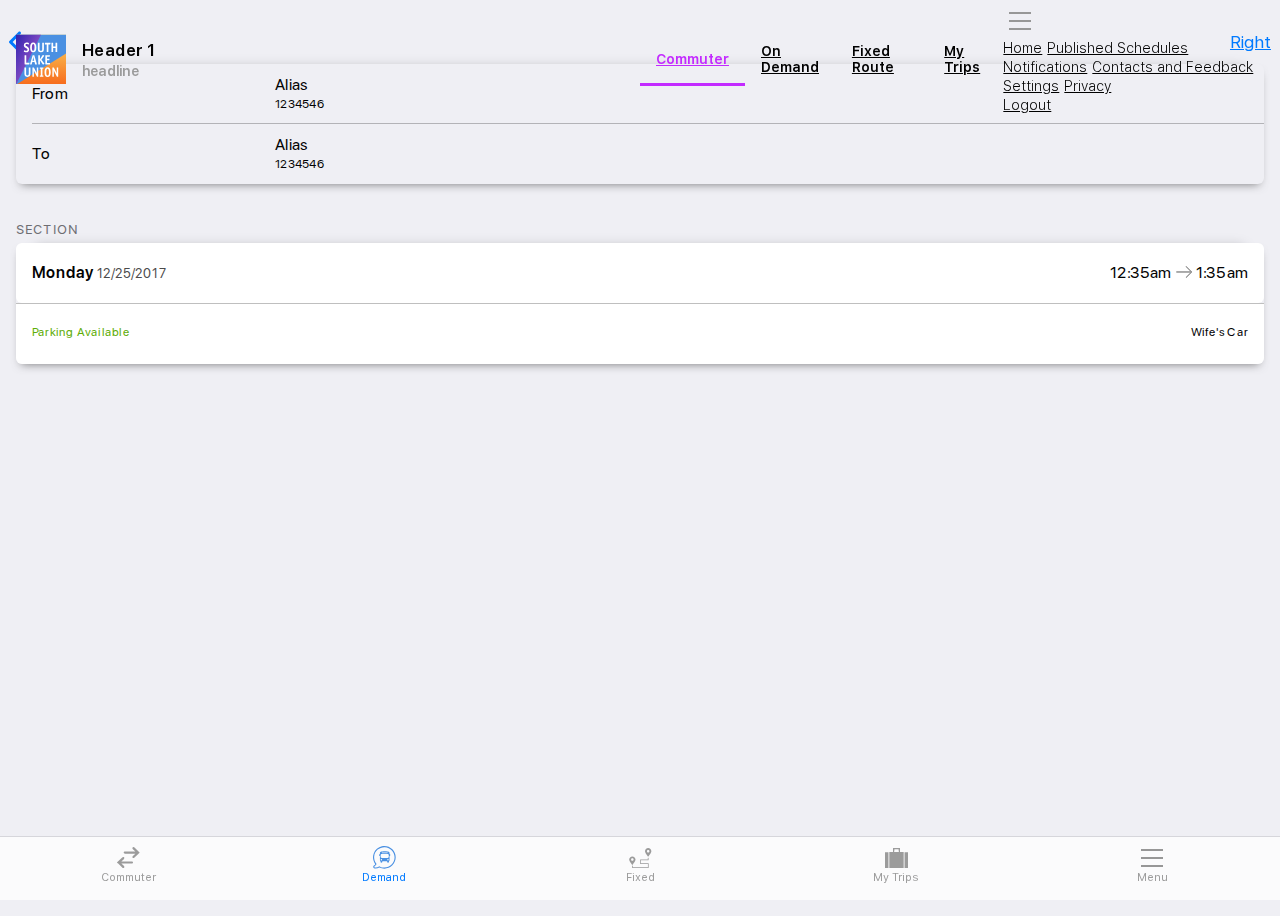
==== reservation-confirmation.html @ 7e948f19 "Various" ====
<!DOCTYPE html>
<!--[if lt IE 7]>      <html class="no-js lt-ie9 lt-ie8 lt-ie7"> <![endif]-->
<!--[if IE 7]>         <html class="no-js lt-ie9 lt-ie8"> <![endif]-->
<!--[if IE 8]>         <html class="no-js lt-ie9"> <![endif]-->
<!--[if gt IE 8]><!--> <html class="no-js"> <!--<![endif]-->
    <head>
        <meta charset="utf-8">
        <meta http-equiv="X-UA-Compatible" content="IE=edge,chrome=1">
        <title></title>
        <meta name="description" content="">
        <meta name='viewport' content='initial-scale=1, viewport-fit=cover, width=device-width'>
		<meta name="apple-mobile-web-app-capable" content="yes">
		<meta name="apple-mobile-web-app-status-bar-style" content="black-translucent" />
        <!-- Place favicon.ico and apple-touch-icon.png in the root directory -->		
		<link rel="stylesheet" href="https://maxcdn.bootstrapcdn.com/bootstrap/4.0.0-beta.3/css/bootstrap.min.css" integrity="sha384-Zug+QiDoJOrZ5t4lssLdxGhVrurbmBWopoEl+M6BdEfwnCJZtKxi1KgxUyJq13dy" crossorigin="anonymous">	
		<link rel='stylesheet' href='css/owl.carousel.min.css'>
		<link rel='stylesheet' href='css/main.css'>
		<script src='js/vendor/modernizr-2.6.2.min.js'></script>
    </head>
    <body>
		<div class="page-wrapper">
			<header class="header__mobile d-sm-block">
				<nav>
					<a href="#" class="left">Left</a>
					<div class="header-group-stuck">
						<h1 class="title">Header 1</h1>
						<p class="headline">headline</p>
					</div>
					<a href="#" class="right">Right</a>
				</nav>
			</header>
			
			<header class="header__desktop d-none d-lg-flex">
				<div class="header__branding">
					<a class="header__logo" href="#">Logo</a>
					<div class="header-group">
						<h1 class="title">Header 1</h1>
						<p class="headline">headline</p>
					</div>
				</div>
				<nav>
					<a href="#" class="link--commuter active">Commuter</a>
					<a href="#" class="link--drt">On Demand</a>
					<a href="#" class="link--fixed">Fixed Route</a>
					<a href="#" class="link--fixed">My Trips</a>
					<div class="dropdown">
						<button class="link--menu" data-toggle="dropdown">Menu</button>
						<div class="dropdown-menu">
						    <a class="dropdown-item" href="#">Home</a>
						    <a class="dropdown-item" href="#">Published Schedules</a>
						   
							<div class="dropdown-divider"></div>
							
							<a class="dropdown-item" href="#">Notifications</a>
							<a class="dropdown-item" href="#">Contacts and Feedback</a>
							<a class="dropdown-item" href="#">Settings</a>
							<a class="dropdown-item" href="#">Privacy</a>
							<div class="dropdown-divider"></div>
							<a class="dropdown-item" href="#">Logout</a>
						</div>
					</div>	
					</div>
				</nav>
			</header>

			<div id="wrapper">
				<div class="content">
					<div class="container-fluid">
						<!--Display the from and to location-->
						<div class="module module--full">
							<div class="cell cell--text-group">
								<div class="cell__label">
									<span class="text text--primary">From</span>
								</div>
								<div class="cell__group cell__group--align-left">
									<span class="text text--primary">Alias</span>
									<address class="text text--secondary">1234546</address>
								</div>
							</div>
							<div class="cell cell--text-group">
								<div class="cell__label">
									<span class="text text--primary">To</span>
								</div>
								<div class="cell__group cell__group--align-left">
									<span class="text text--primary">Alias</span>
									<address class="text text--secondary">1234546</address>
								</div>
							</div>
						</div>
						
						
						<!--Snapshot view of the user's selected reservations-->
						
						<div id="top" class="week__group week__group--1 row">
							
							<div class="module__group col-md-6 col-lg-4 col-xl">
								<div class="module__divider">
									<h4>Section</h4>
								</div>
								<div class="module module--wide">
									<div class="module__body--wide">
										<div class="cell">
										<div class="cell__group">
											<div class="text-group">
												<span class="text text--headline">Monday <small class="text text--caption">12/25/2017</small></span> 
											</div>
											
										</div>
										<div class="cell__group cell__group--align-right">
											<div class="text-group">
												<span class="text text__time--from">12:35am</span> <span class="text text__time--to">1:35am</span>
											</div>
										</div>
										</div>
									</div>
									<!--<div class="module__body module__body--wide">
										<div class="cell">
											<label class="form-group--radio">
												<div class="form-control--radio">
													<input type="radio" name="monday"/>
													<span></span>
												</div>
												<div class="cell__group">
													<div class="text-group"><span class="text text__time--from">12:35am</span> <span class="text text__time--to">1:35am</span> </div>								
													<span class="text text--secondary text--available">Seats Available (2)</span>									
												</div>
											</label>
										</div>
										<div class="cell">
											<label class="form-group--radio">
												<div class="form-control--radio">
													<input type="radio" name="monday"/>
													<span></span>
												</div>
												<div class="cell__group">
													<div class="text-group"><span class="text text__time--from">12:35am</span> <span class="text text__time--to">1:35am</span> </div>								
													<span class="text text--secondary text--available">Seats Available (2)</span>									
												</div>
											</label>
										</div>
										<div class="cell">
											<label class="form-group--radio">
												<div class="form-control--radio">
													<input type="radio" name="monday"/>
													<span></span>
												</div>
												<div class="cell__group">
													<div class="text-group"><span class="text text__time--from">12:35am</span> <span class="text text__time--to">1:35am</span> </div>								
													<span class="text text--secondary text--available">Seats Available (2)</span>									
												</div>
											</label>
										</div>
										<div class="cell">
											<label class="form-group--radio">
												<div class="form-control--radio">
													<input type="radio" name="monday"/>
													<span></span>
												</div>
												<div class="cell__group">
													<div class="text-group"><span class="text text__time--from">12:35am</span> <span class="text text__time--to">1:35am</span> </div>								
													<span class="text text--secondary text--available">Seats Available (2)</span>									
												</div>
											</label>
										</div>
										<div class="cell">
											<label class="form-group--radio">
												<div class="form-control--radio">
													<input type="radio" name="monday"/>
													<span></span>
												</div>
												<div class="cell__group">
													<div class="text-group"><span class="text text__time--from">12:35am</span> <span class="text text__time--to">1:35am</span> </div>								
													<span class="text text--secondary text--available">Seats Available (2)</span>									
												</div>
											</label>
										</div>
									</div>-->
									<div class="module__footer">
										<div class="cell">
											<div class="cell__group">
												<div class="cell__group cell__group--list">
													<span class="text text--secondary text--available">Parking Available</span>
												</div>
											</div>
											<div class="cell__group cell__group--align-right cell__group--list">
												<span class="text text--secondary text--muted" href="">Wife's Car</span>
											</div>
										</div>
									</div>
								</div>			 
							</div>
					</div>
				</div>
			</div>
	
	    	<footer class="footer-nav">
	    		<nav>
	    			<div class="commuter ">
	    				<a class="menu-trigger">
	    					<span class="tab-icon"></span>
	    					<span class="tab-title">Commuter</span>
	    				</a>
	    			</div>
	    			<div class="demand active">
	    				<a class="menu-trigger ">
	    					<span class="tab-icon"></span>
	    					<span class="tab-title">Demand</span>
	    				</a>	
	    			</div>
	    			<div class="fixed">
	    				<a class="menu-trigger">
	    					<span class="tab-icon"></span>
	    					<span class="tab-title">Fixed</span>
	    				</a>	
	    			</div>
	    			<div class="trips">
	    				<a class="menu-trigger">
	    					<span class="tab-icon"></span>
	    					<span class="tab-title">My Trips</span>
	    				</a>		
	    			</div>
	    			<div class="menu">
	    				<a class="menu-trigger">
	    					<span class="tab-icon"></span>
	    					<span class="tab-title">Menu</span>
	    				</a>		
	    			</div>
	    		</nav>
	    	</footer>
		</div>
	    <script src="//ajax.googleapis.com/ajax/libs/jquery/1.11.0/jquery.min.js"></script>
        <script>window.jQuery || document.write('<script src="js/vendor/jquery-1.11.0.min.js"><\/script>')</script>
		  <script src='js/owl.carousel.min.js'></script>
		<script src='js/bootstrap.bundle.min.js'></script>
		<script src='js/main.js'></script>

    </body>
</html>
---- css/main.css ----
@charset "UTF-8";
body {
	font-family: 'SF Pro Text';
	color: #030303;
	-webkit-font-smoothing: subpixel-antialiased;
	padding: 0;
}

body h1, body h2, body h3 {
	font-family: 'SF Pro Display';
	font-size: 28px;
	letter-spacing: .34px;
	word-spacing: .11px;
	font-weight: 500;
	color: #030303;
}

body h1.title, body h2.title, body h3.title {
	font-size: 34px;
	letter-spacing: .41px;
	word-spacing: .13px;
	font-weight: 600;
}

body h2 {
	font-size: 22px;
	letter-spacing: .28px;
	word-spacing: .16px;
}

body h3 {
	font-size: 20px;
	letter-spacing: .25px;
	word-spacing: .19px;
}

body p, body label, body .text-value {
	font: 17px "SF Pro Display";
	letter-spacing: .22px;
	line-height: 24px;
}

body p.headline, body label.headline, body .headline.text-value {
	color: #9B9B9B;
	font-weight: 600;
	margin-top: 0;
}

body footnote, body .text-sm {
	font-size: 13px;
	letter-spacing: .13px;
	line-height: 14px;
}

body label, body .text-value {
	margin-bottom: 0;
	line-height: 1;
}

.text {
	font: 16px "SF Pro Display";
	letter-spacing: .22px;
	line-height: 24px;
	margin-bottom: 0;
}

.text-group {
	display: flex;
	width: 100%;
	align-items: flex-end;
	align-self: center;
}

.text__time--from:after {
	background: url(../images/glyph/glyph-arrow-right.svg) no-repeat center center;
	width: 16px;
	height: 12px;
	content: '';
	display: inline-block;
	margin: 0 4px;
}

.text--headline {
	color: #030303;
	font-weight: 600;
	margin-right: 8px;
}

.text--callout {
	font-size: 16px;
	color: #4A4A4A;
}

.text--caption {
	font-size: 13px;
	color: #4A4A4A;
}

.text--default {
	letter-spacing: .22px;
	line-height: 24px;
	margin-bottom: 0;
	margin-top: 4px;
}

.text--secondary {
	line-height: 14px;
	margin-bottom: 4px;
	font-size: 12px;
}

.text--available {
	color: #60AD06;
}

.text--na {
	color: rgba(0, 0, 0, 0.1);
}

.text--link {
	color: #007AFF;
}

.text--warning {
	color: #D0021B;
}

.text--waitlist {
	color: #F76D1D;
}

.text--pickup {
	color: #4A90E2;
}

.text--dropoff {
	color: #417505;
}

@font-face {
font-family: 'SF Pro Display';
src: url("../fonts/SFProDisplay-Thin.eot");
src: url("../fonts/SFProDisplay-Thin.eot?#iefix") format("embedded-opentype"), url("../fonts/SFProDisplay-Thin.woff2") format("woff2"), url("../fonts/SFProDisplay-Thin.woff") format("woff");
font-weight: 100;
font-style: normal;
}

@font-face {
font-family: 'SF Pro Display';
src: url("../fonts/SFProDisplay-RegularItalic.eot");
src: url("../fonts/SFProDisplay-RegularItalic.eot?#iefix") format("embedded-opentype"), url("../fonts/SFProDisplay-RegularItalic.woff2") format("woff2"), url("../fonts/SFProDisplay-RegularItalic.woff") format("woff");
font-weight: normal;
font-style: italic;
}

@font-face {
font-family: 'SF Pro Text';
src: url("../fonts/SFProText-SemiboldItalic.eot");
src: url("../fonts/SFProText-SemiboldItalic.eot?#iefix") format("embedded-opentype"), url("../fonts/SFProText-SemiboldItalic.woff2") format("woff2"), url("../fonts/SFProText-SemiboldItalic.woff") format("woff");
font-weight: 600;
font-style: italic;
}

@font-face {
font-family: 'SF UI Text';
src: url("../fonts/SFUIText-Light.eot");
src: url("../fonts/SFUIText-Light.eot?#iefix") format("embedded-opentype"), url("../fonts/SFUIText-Light.woff2") format("woff2"), url("../fonts/SFUIText-Light.woff") format("woff");
font-weight: 200;
font-style: normal;
}

@font-face {
font-family: 'SF UI Text';
src: url("../fonts/SFUIText-Medium.eot");
src: url("../fonts/SFUIText-Medium.eot?#iefix") format("embedded-opentype"), url("../fonts/SFUIText-Medium.woff2") format("woff2"), url("../fonts/SFUIText-Medium.woff") format("woff");
font-weight: 500;
font-style: normal;
}

@font-face {
font-family: 'SF Pro Text';
src: url("../fonts/SFProText-HeavyItalic.eot");
src: url("../fonts/SFProText-HeavyItalic.eot?#iefix") format("embedded-opentype"), url("../fonts/SFProText-HeavyItalic.woff2") format("woff2"), url("../fonts/SFProText-HeavyItalic.woff") format("woff");
font-weight: 900;
font-style: italic;
}

@font-face {
font-family: 'SF UI Text';
src: url("../fonts/SFUIText-MediumItalic.eot");
src: url("../fonts/SFUIText-MediumItalic.eot?#iefix") format("embedded-opentype"), url("../fonts/SFUIText-MediumItalic.woff2") format("woff2"), url("../fonts/SFUIText-MediumItalic.woff") format("woff");
font-weight: 500;
font-style: italic;
}

@font-face {
font-family: 'SF Pro Display';
src: url("../fonts/SFProDisplay-Black.eot");
src: url("../fonts/SFProDisplay-Black.eot?#iefix") format("embedded-opentype"), url("../fonts/SFProDisplay-Black.woff2") format("woff2"), url("../fonts/SFProDisplay-Black.woff") format("woff");
font-weight: 900;
font-style: normal;
}

@font-face {
font-family: 'SF UI Text';
src: url("../fonts/SFUIText-LightItalic.eot");
src: url("../fonts/SFUIText-LightItalic.eot?#iefix") format("embedded-opentype"), url("../fonts/SFUIText-LightItalic.woff2") format("woff2"), url("../fonts/SFUIText-LightItalic.woff") format("woff");
font-weight: 200;
font-style: italic;
}

@font-face {
font-family: 'SF UI Display';
src: url("../fonts/SFUIDisplay-Light.eot");
src: url("../fonts/SFUIDisplay-Light.eot?#iefix") format("embedded-opentype"), url("../fonts/SFUIDisplay-Light.woff2") format("woff2"), url("../fonts/SFUIDisplay-Light.woff") format("woff");
font-weight: 200;
font-style: normal;
}

@font-face {
font-family: 'SF UI Text';
src: url("../fonts/SFUIText-SemiboldItalic.eot");
src: url("../fonts/SFUIText-SemiboldItalic.eot?#iefix") format("embedded-opentype"), url("../fonts/SFUIText-SemiboldItalic.woff2") format("woff2"), url("../fonts/SFUIText-SemiboldItalic.woff") format("woff");
font-weight: 600;
font-style: italic;
}

@font-face {
font-family: 'SF Pro Display';
src: url("../fonts/SFProDisplay-BoldItalic.eot");
src: url("../fonts/SFProDisplay-BoldItalic.eot?#iefix") format("embedded-opentype"), url("../fonts/SFProDisplay-BoldItalic.woff2") format("woff2"), url("../fonts/SFProDisplay-BoldItalic.woff") format("woff");
font-weight: bold;
font-style: italic;
}

@font-face {
font-family: 'SF Pro Display';
src: url("../fonts/SFProDisplay-UltralightItalic.eot");
src: url("../fonts/SFProDisplay-UltralightItalic.eot?#iefix") format("embedded-opentype"), url("../fonts/SFProDisplay-UltralightItalic.woff2") format("woff2"), url("../fonts/SFProDisplay-UltralightItalic.woff") format("woff");
font-weight: 200;
font-style: italic;
}

@font-face {
font-family: 'SF UI Text';
src: url("../fonts/SFUIText-Semibold.eot");
src: url("../fonts/SFUIText-Semibold.eot?#iefix") format("embedded-opentype"), url("../fonts/SFUIText-Semibold.woff2") format("woff2"), url("../fonts/SFUIText-Semibold.woff") format("woff");
font-weight: 600;
font-style: normal;
}

@font-face {
font-family: 'SF Pro Display';
src: url("../fonts/SFProDisplay-Light.eot");
src: url("../fonts/SFProDisplay-Light.eot?#iefix") format("embedded-opentype"), url("../fonts/SFProDisplay-Light.woff2") format("woff2"), url("../fonts/SFProDisplay-Light.woff") format("woff");
font-weight: 200;
font-style: normal;
}

@font-face {
font-family: 'SF Pro Display';
src: url("../fonts/SFProDisplay-HeavyItalic.eot");
src: url("../fonts/SFProDisplay-HeavyItalic.eot?#iefix") format("embedded-opentype"), url("../fonts/SFProDisplay-HeavyItalic.woff2") format("woff2"), url("../fonts/SFProDisplay-HeavyItalic.woff") format("woff");
font-weight: 900;
font-style: italic;
}

@font-face {
font-family: 'SF Pro Display';
src: url("../fonts/SFProDisplay-Regular.eot");
src: url("../fonts/SFProDisplay-Regular.eot?#iefix") format("embedded-opentype"), url("../fonts/SFProDisplay-Regular.woff2") format("woff2"), url("../fonts/SFProDisplay-Regular.woff") format("woff");
font-weight: normal;
font-style: normal;
}

@font-face {
font-family: 'SF UI Display';
src: url("../fonts/SFUIDisplay-Medium.eot");
src: url("../fonts/SFUIDisplay-Medium.eot?#iefix") format("embedded-opentype"), url("../fonts/SFUIDisplay-Medium.woff2") format("woff2"), url("../fonts/SFUIDisplay-Medium.woff") format("woff");
font-weight: 500;
font-style: normal;
}

@font-face {
font-family: 'SF UI Display';
src: url("../fonts/SFUIDisplay-Thin.eot");
src: url("../fonts/SFUIDisplay-Thin.eot?#iefix") format("embedded-opentype"), url("../fonts/SFUIDisplay-Thin.woff2") format("woff2"), url("../fonts/SFUIDisplay-Thin.woff") format("woff");
font-weight: 100;
font-style: normal;
}

@font-face {
font-family: 'SF UI Text';
src: url("../fonts/SFUIText-Heavy.eot");
src: url("../fonts/SFUIText-Heavy.eot?#iefix") format("embedded-opentype"), url("../fonts/SFUIText-Heavy.woff2") format("woff2"), url("../fonts/SFUIText-Heavy.woff") format("woff");
font-weight: 900;
font-style: normal;
}

@font-face {
font-family: 'SF UI Display';
src: url("../fonts/SFUIDisplay-Semibold.eot");
src: url("../fonts/SFUIDisplay-Semibold.eot?#iefix") format("embedded-opentype"), url("../fonts/SFUIDisplay-Semibold.woff2") format("woff2"), url("../fonts/SFUIDisplay-Semibold.woff") format("woff");
font-weight: 600;
font-style: normal;
}

@font-face {
font-family: 'SF Pro Text';
src: url("../fonts/SFProText-Regular.eot");
src: url("../fonts/SFProText-Regular.eot?#iefix") format("embedded-opentype"), url("../fonts/SFProText-Regular.woff2") format("woff2"), url("../fonts/SFProText-Regular.woff") format("woff");
font-weight: normal;
font-style: normal;
}

@font-face {
font-family: 'SF UI Display';
src: url("../fonts/SFUIDisplay-Regular.eot");
src: url("../fonts/SFUIDisplay-Regular.eot?#iefix") format("embedded-opentype"), url("../fonts/SFUIDisplay-Regular.woff2") format("woff2"), url("../fonts/SFUIDisplay-Regular.woff") format("woff");
font-weight: normal;
font-style: normal;
}

@font-face {
font-family: 'SF UI Text';
src: url("../fonts/SFUIText-Bold.eot");
src: url("../fonts/SFUIText-Bold.eot?#iefix") format("embedded-opentype"), url("../fonts/SFUIText-Bold.woff2") format("woff2"), url("../fonts/SFUIText-Bold.woff") format("woff");
font-weight: bold;
font-style: normal;
}

@font-face {
font-family: 'SF UI Display';
src: url("../fonts/SFUIDisplay-Ultralight.eot");
src: url("../fonts/SFUIDisplay-Ultralight.eot?#iefix") format("embedded-opentype"), url("../fonts/SFUIDisplay-Ultralight.woff2") format("woff2"), url("../fonts/SFUIDisplay-Ultralight.woff") format("woff");
font-weight: 200;
font-style: normal;
}

@font-face {
font-family: 'SF UI Display';
src: url("../fonts/SFUIDisplay-Heavy.eot");
src: url("../fonts/SFUIDisplay-Heavy.eot?#iefix") format("embedded-opentype"), url("../fonts/SFUIDisplay-Heavy.woff2") format("woff2"), url("../fonts/SFUIDisplay-Heavy.woff") format("woff");
font-weight: 900;
font-style: normal;
}

@font-face {
font-family: 'SF UI Text';
src: url("../fonts/SFUIText-HeavyItalic.eot");
src: url("../fonts/SFUIText-HeavyItalic.eot?#iefix") format("embedded-opentype"), url("../fonts/SFUIText-HeavyItalic.woff2") format("woff2"), url("../fonts/SFUIText-HeavyItalic.woff") format("woff");
font-weight: 900;
font-style: italic;
}

@font-face {
font-family: 'SF Pro Display';
src: url("../fonts/SFProDisplay-MediumItalic.eot");
src: url("../fonts/SFProDisplay-MediumItalic.eot?#iefix") format("embedded-opentype"), url("SFProDisplay-MediumItalic.woff2") format("woff2"), url("SFProDisplay-MediumItalic.woff") format("woff");
font-weight: 500;
font-style: italic;
}

@font-face {
font-family: 'SF UI Text';
src: url("../fonts/SFUIText-BoldItalic.eot");
src: url("../fonts/SFUIText-BoldItalic.eot?#iefix") format("embedded-opentype"), url("../fonts/SFUIText-BoldItalic.woff2") format("woff2"), url("../fonts/SFUIText-BoldItalic.woff") format("woff");
font-weight: bold;
font-style: italic;
}

@font-face {
font-family: 'SF Pro Text';
src: url("../fonts/SFProText-RegularItalic.eot");
src: url("../fonts/SFProText-RegularItalic.eot?#iefix") format("embedded-opentype"), url("../fonts/SFProText-RegularItalic.woff2") format("woff2"), url("../fonts/SFProText-RegularItalic.woff") format("woff");
font-weight: normal;
font-style: italic;
}

@font-face {
font-family: 'SF Pro Display';
src: url("../fonts/SFProDisplay-Medium.eot");
src: url("../fonts/SFProDisplay-Medium.eot?#iefix") format("embedded-opentype"), url("../fonts/SFProDisplay-Medium.woff2") format("woff2"), url("../fonts/SFProDisplay-Medium.woff") format("woff");
font-weight: 500;
font-style: normal;
}

@font-face {
font-family: 'SF Pro Text';
src: url("../fonts/SFProText-Light.eot");
src: url("../fonts/SFProText-Light.eot?#iefix") format("embedded-opentype"), url("../fonts/SFProText-Light.woff2") format("woff2"), url("../fonts/SFProText-Light.woff") format("woff");
font-weight: 200;
font-style: normal;
}

@font-face {
font-family: 'SF UI Display';
src: url("../fonts/SFUIDisplay-Bold.eot");
src: url("../fonts/SFUIDisplay-Bold.eot?#iefix") format("embedded-opentype"), url("../fonts/SFUIDisplay-Bold.woff2") format("woff2"), url("../fonts/SFUIDisplay-Bold.woff") format("woff");
font-weight: bold;
font-style: normal;
}

@font-face {
font-family: 'SF Pro Display';
src: url("../fonts/SFProDisplay-SemiboldItalic.eot");
src: url("../fonts/SFProDisplay-SemiboldItalic.eot?#iefix") format("embedded-opentype"), url("../fonts/SFProDisplay-SemiboldItalic.woff2") format("woff2"), url("../fonts/SFProDisplay-SemiboldItalic.woff") format("woff");
font-weight: 600;
font-style: italic;
}

@font-face {
font-family: 'SF Pro Display';
src: url("../fonts/SFProDisplay-ThinItalic.eot");
src: url("../fonts/SFProDisplay-ThinItalic.eot?#iefix") format("embedded-opentype"), url("../fonts/SFProDisplay-ThinItalic.woff2") format("woff2"), url("../fonts/SFProDisplay-ThinItalic.woff") format("woff");
font-weight: 100;
font-style: italic;
}

@font-face {
font-family: 'SF Pro Display';
src: url("../fonts/SFProDisplay-BlackItalic.eot");
src: url("../fonts/SFProDisplay-BlackItalic.eot?#iefix") format("embedded-opentype"), url("../fonts/SFProDisplay-BlackItalic.woff2") format("woff2"), url("../fonts/SFProDisplay-BlackItalic.woff") format("woff");
font-weight: 900;
font-style: italic;
}

@font-face {
font-family: 'SF Pro Text';
src: url("../fonts/SFProText-LightItalic.eot");
src: url("../fonts/SFProText-LightItalic.eot?#iefix") format("embedded-opentype"), url("SFProText-LightItalic.woff2") format("woff2"), url("SFProText-LightItalic.woff") format("woff");
font-weight: 200;
font-style: italic;
}

@font-face {
font-family: 'SF Pro Display';
src: url("../fonts/SFProDisplay-Heavy.eot");
src: url("../fonts/SFProDisplay-Heavy.eot?#iefix") format("embedded-opentype"), url("SFProDisplay-Heavy.woff2") format("woff2"), url("SFProDisplay-Heavy.woff") format("woff");
font-weight: 900;
font-style: normal;
}

@font-face {
font-family: 'SF Pro Display';
src: url("../fonts/SFProDisplay-Bold.eot");
src: url("../fonts/SFProDisplay-Bold.eot?#iefix") format("embedded-opentype"), url("SFProDisplay-Bold.woff2") format("woff2"), url("SFProDisplay-Bold.woff") format("woff");
font-weight: bold;
font-style: normal;
}

@font-face {
font-family: 'SF Pro Display';
src: url("../fonts/SFProDisplay-LightItalic.eot");
src: url("../fonts/SFProDisplay-LightItalic.eot?#iefix") format("embedded-opentype"), url("../fonts/SFProDisplay-LightItalic.woff2") format("woff2"), url("../fonts/SFProDisplay-LightItalic.woff") format("woff");
font-weight: 200;
font-style: italic;
}

@font-face {
font-family: 'SF Pro Display';
src: url("../fonts/SFProDisplay-Semibold.eot");
src: url("../fonts/SFProDisplay-Semibold.eot?#iefix") format("embedded-opentype"), url("../fonts/SFProDisplay-Semibold.woff2") format("woff2"), url("../fonts/SFProDisplay-Semibold.woff") format("woff");
font-weight: 600;
font-style: normal;
}

@font-face {
font-family: 'SF Pro Text';
src: url("../fonts/SFProText-Medium.eot");
src: url("../fonts/SFProText-Medium.eot?#iefix") format("embedded-opentype"), url("../fonts/SFProText-Medium.woff2") format("woff2"), url("../fonts/SFProText-Medium.woff") format("woff");
font-weight: 500;
font-style: normal;
}

@font-face {
font-family: 'SF UI Text';
src: url("../fonts/SFUIText-RegularItalic.eot");
src: url("../fonts/SFUIText-RegularItalic.eot?#iefix") format("embedded-opentype"), url("../fonts/SFUIText-RegularItalic.woff2") format("woff2"), url("../fonts/SFUIText-RegularItalic.woff") format("woff");
font-weight: normal;
font-style: italic;
}

@font-face {
font-family: 'SF Pro Text';
src: url("../fonts/SFProText-Bold.eot");
src: url("../fonts/SFProText-Bold.eot?#iefix") format("embedded-opentype"), url("../fonts/SFProText-Bold.woff2") format("woff2"), url("../fonts/SFProText-Bold.woff") format("woff");
font-weight: bold;
font-style: normal;
}

@font-face {
font-family: 'SF UI Display';
src: url("../fonts/SFUIDisplay-Black.eot");
src: url("../fonts/SFUIDisplay-Black.eot?#iefix") format("embedded-opentype"), url("../fonts/SFUIDisplay-Black.woff2") format("woff2"), url("../fonts/SFUIDisplay-Black.woff") format("woff");
font-weight: 900;
font-style: normal;
}

@font-face {
font-family: 'SF UI Text';
src: url("../fonts/SFUIText-Regular.eot");
src: url("../fonts/SFUIText-Regular.eot?#iefix") format("embedded-opentype"), url("../fonts/SFUIText-Regular.woff2") format("woff2"), url("../fonts/SFUIText-Regular.woff") format("woff");
font-weight: normal;
font-style: normal;
}

@font-face {
font-family: 'SF Pro Text';
src: url("../fonts/SFProText-Semibold.eot");
src: url("../fonts/SFProText-Semibold.eot?#iefix") format("embedded-opentype"), url("../fonts/SFProText-Semibold.woff2") format("woff2"), url("../fonts/SFProText-Semibold.woff") format("woff");
font-weight: 600;
font-style: normal;
}

@font-face {
font-family: 'SF Pro Text';
src: url("../fonts/SFProText-Heavy.eot");
src: url("../fonts/SFProText-Heavy.eot?#iefix") format("embedded-opentype"), url("../fonts/SFProText-Heavy.woff2") format("woff2"), url("../fonts/SFProText-Heavy.woff") format("woff");
font-weight: 900;
font-style: normal;
}

@font-face {
font-family: 'SF Pro Display';
src: url("../fonts/SFProDisplay-Ultralight.eot");
src: url("../fonts/SFProDisplay-Ultralight.eot?#iefix") format("embedded-opentype"), url("../fonts/SFProDisplay-Ultralight.woff2") format("woff2"), url("../fonts/SFProDisplay-Ultralight.woff") format("woff");
font-weight: 200;
font-style: normal;
}

@font-face {
font-family: 'SF Pro Text';
src: url("../fonts/SFProText-MediumItalic.eot");
src: url("../fonts/SFProText-MediumItalic.eot?#iefix") format("embedded-opentype"), url("../fonts/SFProText-MediumItalic.woff2") format("woff2"), url("../fonts/SFProText-MediumItalic.woff") format("woff");
font-weight: 500;
font-style: italic;
}

@font-face {
font-family: 'SF Pro Text';
src: url("../fonts/SFProText-BoldItalic.eot");
src: url("../fonts/SFProText-BoldItalic.eot?#iefix") format("embedded-opentype"), url("../fonts/SFProText-BoldItalic.woff2") format("woff2"), url("../fonts/SFProText-BoldItalic.woff") format("woff");
font-weight: bold;
font-style: italic;
}

.form-group--radio {
	width: 100%;
	display: flex;
	align-items: center;
	margin-left: 32px;
}

.form-control--radio {
	display: flex;
	align-items: center;
}

.form-control--radio input[type="radio"] {
	border: 0;
	clip: rect(0 0 0 0);
	height: 1px;
	margin: -1px;
	overflow: hidden;
	padding: 0;
	position: absolute;
	width: 1px;
}

.form-control--radio input[type="radio"] + span:before {
	transition: all .24s ease;
	content: '';
	display: block;
	position: absolute;
	left: 16px;
	width: 22px;
	height: 22px;
	background-color: #fff;
	vertical-align: -5px;
	border-radius: 40px;
	top: calc(50% - 11px);
	box-shadow: inset 0px 0px 0px 0px #ffffff;
	border: 1px solid rgba(0, 0, 0, 0.1);
}

.form-control--radio input[type="radio"]:checked + span:before {
	background: #007AFF;
	box-shadow: inset 0px 0px 0px 4px #ffffff;
	border-color: #007AFF;
}

.form-control--switch {
	width: 100%;
	display: flex;
	align-items: center;
	height: 44px;
}

.form-control--switch span {
	display: flex;
	align-items: center;
	justify-content: space-between;
}

.form-control--switch input[type="checkbox"] {
	border: 0;
	clip: rect(0 0 0 0);
	height: 1px;
	margin: -1px;
	overflow: hidden;
	padding: 0;
	position: absolute;
	width: 1px;
}

.form-control--switch input[type="checkbox"] + span:after, .form-control--switch input[type="checkbox"] + span:before {
	transition: all .24s ease;
	content: '';
	display: block;
	position: absolute;
	right: 0;
	width: 51px;
	height: 31px;
	background-color: #fff;
	vertical-align: -5px;
	margin-right: 16px;
	border-radius: 40px;
	top: calc(50% - 14.5px);
	box-shadow: inset 0px 0px 0px 0px #4CD964;
}

.form-control--switch input[type="checkbox"] + span:after {
	border: 1px solid rgba(0, 0, 0, 0.1);
}

.form-control--switch input[type="checkbox"] + span:before {
	right: 21px;
	width: 28px;
	height: 28px;
	margin-top: 1px;
	z-index: 2;
	margin-right: 17px;
    /* Knob: */
	background: #FFFFFF;
	box-shadow: 0 3px 1px 0 rgba(0, 0, 0, 0.01), 0 2px 2px 0 rgba(0, 0, 0, 0.15), 0 3px 3px 0 rgba(0, 0, 0, 0.05);
	border: 1px solid rgba(0, 0, 0, 0.05);
}

.form-control--switch input[type="checkbox"]:checked + span:after {
	box-shadow: inset 0px 0px 0px 30px #4CD964;
	border: 1px solid #4CD964;
	z-index: 1;
}

.form-control--switch input[type="checkbox"]:checked + span:before {
	background: #fff;
	border-radius: 30px;
	transform: translate3d(20px, 0, 0);
}

.form-control--input {
	display: flex;
	justify-content: space-between;
	align-items: center;
	width: 100%;
}

.form-control--input label {
	width: 100%;
}

.form-control--input input, .form-control--input select {
	width: 100%;
	padding-left: 16px;
	font: 17px "SF Pro Display";
	padding: 0 16px 0 16px;
	background: url(../images/glyph/glyph-carot.svg) no-repeat center right transparent;
	border: none;
	transition: background .3s ease-in-out;
	text-indent: 2px;
	appearance: none;
	-webkit-appearance: none;
	text-decoration: none;
}

.form-control--input input:focus, .form-control--input select:focus {
	outline: none;
	background: url(../images/glyph/glyph-carot.svg) no-repeat 110% center transparent;
}

.form-control--input .text {
	width: auto;
}

.form-control--input input[type=date] {
	text-align: right;
	display: flex;
	position: relative;
	width: 100%;
}

.form-control--input input[type=date]::-webkit-inner-spin-button {
	background: red;
	display: none;
}

.form-control--input input[type=date]::-webkit-calendar-picker-indicator {
	display: none;
}

.form-control--input input[type=date]:focus::-webkit-clear-button {
	display: block;
}

.form-control--input input[type=date]::-webkit-clear-button {
	display: none;
}

.form-group--toggle {
	display: flex;
	justify-content: flex-end;
	align-items: center;
}

.form-group--label {
	width: 100%;
}

.form-control--toggle {
	display: flex;
	align-items: center;
	height: 44px;
	justify-content: flex-end;
	padding: 4px 0;
}

.form-control--toggle:first-child span {
	border-radius: 4px 0 0 4px;
	border: 0.5px solid #007AFF;
	border-right: .5px solid #fff;
}

.form-control--toggle:last-child span {
	border-radius: 0 4px 4px 0;
	border: 0.5px solid #007AFF;
}

.form-control--toggle span {
	display: flex;
	align-items: center;
	justify-content: space-between;
	padding: 0px 8px;
}

.form-control--toggle input[type="radio"] {
	border: 0;
	clip: rect(0 0 0 0);
	height: 1px;
	margin: -1px;
	overflow: hidden;
	padding: 0;
	position: absolute;
	width: 1px;
}

.form-control--toggle input[type="radio"] + span {
	background-color: #fff;
	font-size: 13px;
	color: #007AFF;
	transition: all .22s ease-in-out;
}

.form-control--toggle input[type="radio"]:checked + span {
	background-color: #007AFF;
	border: 0.5px solid #007AFF;
	color: #ffffff;
}

.btn {
	padding: 15px 16px;
	text-transform: uppercase;
	transition: all .22s;
	font-size: 17px;
	letter-spacing: 1px;
	font-weight: normal;
	border-radius: 12px;
}

.btn:focus {
	outline: none !important;
}

.btn--xs {
	padding: 4px 8px;
	font-size: 11px;
}

.btn--block {
	width: 100%;
	padding: 15px 16px;
}

.btn--rounded {
	border-radius: 10.5px;
}

.btn--primary {
	background: #007AFF;
	border: 1px solid #007AFF;
	color: #ffffff;
}

.btn--default {
	background: transparent;
	border: 1px solid rgba(0, 0, 0, 0.1);
	color: #9B9B9B;
}

.btn--default:hover {
	background: rgba(0, 0, 0, 0.1);
	outline: none;
}

.btn--book {
	background: #60AD06;
	border: 1px solid #60AD06;
	color: #ffffff !important;
	border-radius: 8px !important;
}

.btn--book:active {
	background: #539707;
	color: #ffffff;
	outline: none;
}

.form-group--daypicker {
	display: flex;
	justify-content: space-between;
	width: 100%;
	max-width: 369px;
	margin-right: 32px;
}

.close--daypicker {
	background: url(../images/glyph/glyph-close.svg) no-repeat center right;
	text-indent: -10000px;
	width: 32px;
	height: 32px;
}

.close--daypicker:hover {
	background: url(../images/glyph/glyph-close-black.svg) no-repeat center right;
}

.form-control--daypicker {
	display: flex;
	align-items: center;
	position: relative;
	justify-content: flex-start;
}

.form-control--daypicker input[type="checkbox"] {
	border: 0;
	clip: rect(0 0 0 0);
	height: 1px;
	margin: -1px;
	overflow: hidden;
	padding: 0;
	position: absolute;
	width: 1px;
}

.form-control--daypicker input[type="checkbox"] + span {
	width: 32px;
	height: 32px;
	position: relative;
	text-align: center;
	display: flex;
	align-items: center;
	justify-content: center;
}

.form-control--daypicker input[type="checkbox"] + span small {
	position: relative;
	z-index: 1;
	color: white;
}

.form-control--daypicker input[type="checkbox"] + span:after {
	position: absolute;
	left: 0;
	right: 0;
	top: 0;
	bottom: 0;
	z-index: 0;
	content: '';
	background-color: #9B9B9B;
	z-index: 0;
	border-radius: 30px;
	transition: all .32s;
}

.form-control--daypicker input[type="checkbox"]:checked + span:after {
	background: #007AFF;
}

.form-control--daypicker input[type="checkbox"]:disabled + span:after {
	background-color: rgba(0, 0, 0, 0.05);
	color: #9B9B9B;
}

@media only screen and (max-width: 993px) {
	/*	
	.ios .modal-backdrop.fade.in, .ios .modal-backdrop{
		display: none!important;
	}
	
	.fade, .fade.in {
		opacity: 1!important;
	}
	
	.modal.fade .modal-dialog {
		-webkit-transform: translate3d(0, 100%,0)!important;
		-ms-transform: translate3d(0, 100%,0)!important;
		transform: translate3d(0, 100%,0)!important;
		transition: transform .4s ease-in-out, opacity 0s sease-in-out!important;
		opacity: 1;
	}
	.modal.in .modal-dialog {
		-webkit-transform: translate3d(0, 0, 0)!important;
		-ms-transform: translate3d(0, 0, 0)!important;
		transform: translate(0, 0, 0)!important;
		transition: transform .4s ease-in-out, opacity 0s ease-in-out!important;
		opacity: 1!important;
	}
	
	.modal{
		overflow-y: none!important;
		overflow: hidden!important;
		.mobile--fullscreen {
			margin: 0;
			height: auto;
			position: absolute;
			width: 100%;
			bottom: 0;
			top: 0;
			background: #fff;
		}
	}
	
	.mobile--fullscreen {
	transition: transform .4s ease-in-out!important;
		.modal {
			&-dialog {
				width: 100%!important;
				margin: 0;
				top: 0;
				box-shadow: none;
				
			}
			
			&-body {
			max-height: 100vh;
			width: 100%;
			overflow-y: auto;
			position: absolute;
			top: 0px;
			bottom: 0px;
			padding: 0;
			-webkit-overflow-scrolling: touch;
				.content {
					padding: 64px 16px 8px;	
				}
			}
			&-content {
			padding: 0;
			width: 100%!important;
			border: none;
			border-radius: 0;
			box-shadow: none;
			height: 100vh;
			}
			&-footer {
				bottom: 0;
				position: fixed;
				width: 100%;
				height: 64px;
				padding:0;
				margin-top: 0;
				display: flex;
				z-index: 100;
				background: rgba(255,255,255,.54);
				-webkit-backdrop-filter:blur(20px);
				padding-bottom: env(safe-area-inset-bottom);
				
				.btn {
					width: 100%;
					margin: 8px;
				}
			}
		}
	}*/
}

.mast__map {
	padding-bottom: 24px;
	position: relative;
}

.mast__map:after {
	position: absolute;
	background-color: #fff;
	height: 55px;
	content: '';
	width: auto;
	left: 0px;
	right: 0px;
	bottom: 0;
	z-index: 1;
}

.mast__map #map {
	height: 181px;
	width: 100%;
	border-radius: 12px;
	box-shadow: 0 -16px 24px -20px rgba(0, 0, 0, 0.25), 0 10px 20px -10px rgba(74, 74, 74, 0.74);
	position: relative;
	z-index: 3;
}

@media only screen and (min-width: 993px) {
	.mast__map {
		padding-bottom: 0px;
		margin-bottom: 24px;
	}
	
	.mast__map:after {
		display: none;
	}
	
	.mast__map #map {
		height: 100%;
		width: 100%;
	}
}

.cell {
	display: flex;
	justify-content: space-between;
	align-items: center;
	padding: 8px 16px;
	position: relative;
	min-height: 44px;
}

.cell--location {
	min-height: 55px;
}

.cell--carot {
	margin-right: 32px;
}

.cell__label {
	min-width: 56px;
	width: 25%;
}

.cell__group {
	align-items: center;
}

.cell__group--options {
	text-align: right;
	flex-shrink: 1;
	align-self: center;
}

.cell__group--align-right {
	text-align: right;
	justify-content: flex-end;
}

.cell__group--align-left {
	text-align: left;
	justify-content: flex-start;
	width: 100%;
}

.cell__group--list {
	display: flex;
	align-items: center;
}

.cell__group--list .text {
	display: flex;
	align-items: center;
}

.cell__group--list .text:after {
	width: 3px;
	height: 3px;
	background: url(../images/glyph/glyph-disc.svg);
	display: block;
	content: '';
	margin: 0 4px;
}

.cell__group--list .text:last-child:after {
	display: none;
}

.cell--clickable {
	background: url(../images/glyph/glyph-carot.svg) center no-repeat;
	background-position-x: calc(100% - 16px);
}

.cell:after {
	height: 1px;
	content: '';
	border-bottom: 0.5px solid rgba(0, 0, 0, 0.25);
	position: absolute;
	bottom: 0;
	right: 0;
	left: 16px;
}

.cell:last-child:after {
	display: none;
}

.cell--form-group {
	max-height: 44px;
}

--wide, --full {
	margin: 0 -8px 24px;
	border-radius: 6px;
}

--wide .cell, --full .cell {
	padding: 16px;
}

--wide .cell--clickable, --full .cell--clickable {
	background: url(../images/glyph/glyph-carot.svg) center no-repeat;
	background-position-x: calc(100% - 8px);
}

@media only screen and (max-width: 993px) {
	.module--wide .cell {
		padding: 8px 16px;
	}
	
	.module--wide .cell--clickable {
		background-position-x: calc(100% - 16px);
		padding: 8px 40px 8px 16px;
	}
	
	.module--full .cell {
		padding: 8px 24px;
	}
	
	.module--full .cell--clickable {
		background-position-x: calc(100% - 16px);
	}
	
	.module--full .cell:after {
		margin-left: 8px;
	}
}

/*Cell Module*/

.module {
	box-shadow: 0 -16px 12px -20px rgba(0, 0, 0, 0.25), 0 5px 10px -5px rgba(74, 74, 74, 0.74);
	border-radius: 12px;
	margin: 0 0 24px;
	position: relative;
	z-index: 2;
}

.module__divider h4 {
	font-size: 13px;
	color: #6D6D72;
	letter-spacing: 1px;
	text-transform: uppercase;
	font-weight: normal;
	margin-bottom: 6px;
	margin-top: 38px;
}

.module__note {
	margin-top: -16px;
}

.module__note small {
	font-size: 13px;
	color: #6D6D72;
	display: block;
}

.module--disabled .module__header--day {
	background-color: #EFEFF4;
	border: 0.5px solid rgba(0, 0, 0, 0.25);
	display: flex;
	justify-content: space-between;
}

.module--wide, .module--full {
	margin: 0 0px 24px;
	border-radius: 6px;
}

.module__header {
	display: flex;
	max-height: 55px;
	margin-bottom: -16px;
	justify-content: space-between;
	align-items: center;
	flex-wrap: wrap;
	position: relative;
	border-radius: 12px 12px 0 0;
	color: #ffffff;
	font-size: 13px;
	letter-spacing: .13px;
	line-height: 14px;
	font-weight: 600;
	padding: 8px 16px 24px;
	position: relative;
	z-index: 0;
}

.module__header--commuter {
	background-image: linear-gradient(-90deg, #C32AFF 0%, #9013FE 100%);
}

.module__header--fixed {
	background-image: linear-gradient(-90deg, #C32AFF 0%, #9013FE 100%);
}

.module__header--demand {
	background-image: linear-gradient(-90deg, #C32AFF 0%, #9013FE 100%);
}

.module__header--title {
	font-weight: 900;
	text-transform: uppercase;
}

.module__header--date {
	font-weight: 500;
	text-align: right;
}

.module__header--day {
	background: #ffffff;
	padding: 16px;
	border-bottom: 0.5px solid rgba(0, 0, 0, 0.25);
	max-height: auto;
	border-radius: 6px 5px 0 0;
}

.module__body, .module__body--wide, .module__body--full {
	background-color: #ffffff;
	border-radius: 12px;
	position: relative;
	z-index: 1;
	padding: 8px 0;
}

.module__body--wide, .module__body--full {
	border-radius: 6px;
	padding: 0;
}

.module__body--carot {
	padding-right: 40px;
}

.module__body--carot:after {
	background: url(../images/glyph/glyph-carot.svg);
	width: 8px;
	height: 13px;
	content: '';
	position: absolute;
	right: 16px;
	top: 50%;
	margin-top: -9px;
}

.module .module__header--day:only-child {
	border-radius: 6px;
}

.module .module__header--day ~ .module__body, .module .module__header--day ~ .module__body--wide, .module .module__header--day ~ .module__body--full {
	border-radius: 0 !important;
}

.module__footer {
	background: #ffffff;
	border-top: 0.5px solid rgba(0, 0, 0, 0.25);
	border-radius: 0 0 6px 6px;
}

.module .module__body--carot .cell {
	padding-right: 0;
}

@media only screen and (max-width: 993px) {
	.module--full {
		margin: 0 -16px 24px;
		border-radius: 0;
		box-shadow: none;
		border-top: 0.5px solid rgba(0, 0, 0, 0.25);
		border-bottom: 0.5px solid rgba(0, 0, 0, 0.25);
		padding: 0;
		background: #ffffff;
	}
	
	.module--full.module--mast {
		border-top: none;
	}
	
	.module--wide {
		margin: 0 -8px 24px;
		border-radius: 0;
		padding: 0;
	}
	
	.module__body--full {
		background-color: #ffffff;
		border-radius: 12px;
		position: relative;
		z-index: 1;
		border-radius: 0;
		padding: 0;
	}
}

.header__desktop {
	transition: all .6s;
	position: fixed;
	right: 0;
	left: 0;
	top: 0;
	z-index: 1000;
	display: flex;
	align-items: center;
	border-bottom: 0.5px solid transparent;
	-webkit-backdrop-filter: blur(20px);
	padding: 4px 16px;
}

.header__desktop nav {
	display: flex;
	justify-content: flex-end;
	align-items: center;
	margin-bottom: 0px;
	z-index: 100;
}

.header__desktop nav a {
	color: #000;
	font-size: 14px;
	font-weight: 600;
}

.header__desktop nav a.dropdown-item {
	font-weight: 300;
}

.header__desktop nav a:hover {
	text-decoration: none;
}

.header__desktop nav a.link--commuter {
	padding: 16px;
}

.header__desktop nav a.link--commuter.active {
	box-shadow: 0px 3px 0px #C32AFF;
	color: #C32AFF;
}

.header__desktop nav a.link--commuter:hover {
	color: #C32AFF;
}

.header__desktop nav a.link--fixed {
	padding: 16px;
}

.header__desktop nav a.link--fixed.active {
	box-shadow: 0px 3px 0px #F76B1C;
	color: #F76B1C;
}

.header__desktop nav a.link--fixed:hover {
	color: #F76B1C;
}

.header__desktop nav a.link--drt {
	padding: 16px;
}

.header__desktop nav a.link--drt.active {
	box-shadow: 0px 3px 0px #7BB8FF;
	color: #7BB8FF;
}

.header__desktop nav a.link--drt:hover {
	color: #4A90E2;
}

.header__desktop nav .link--menu {
	background: url(../images/nav/tab-5-inactive.svg) no-repeat center;
	text-indent: -10000px;
	padding: 0;
	width: 34px;
	height: 34px;
	transition: all .22s ease-in-out;
	border: none;
}

.header__desktop nav .link--menu:hover {
	background-color: #fff;
	border-radius: 3px;
	box-shadow: 0px 5px 10px -5px #444;
	transition: all .22s ease-in-out;
}

.header__desktop nav .link--menu:active, .header__desktop nav .link--menu:focus {
	background-color: #fff;
	border-radius: 3px;
	box-shadow: 0px 0px 0px 0px #444;
	transition: all .05s ease-in-out;
	outline: none;
}

.header__desktop .header-group {
	width: 100%;
	margin-bottom: 0;
}

.header__desktop .header-group .title {
	font-size: 17px;
	margin-bottom: 4px;
}

.header__desktop .header-group .headline {
	margin-bottom: 0;
	font-size: 14px;
	line-height: 1;
}

.header__desktop .header__branding {
	display: flex;
	align-items: center;
	width: 100%;
}

.header__desktop .header__logo {
	min-width: 50px;
	height: 50px;
	background: url(../images/branding/206/logo.svg) no-repeat center center;
	background-size: cover;
	display: block;
	padding: 0;
	text-indent: -10000px;
	margin-right: 16px;
	transform: translateZ(0);
}

.scrolled .header__desktop {
	background: rgba(255, 255, 255, 0.74);
	transition: background .2s ease-in-out, opacity .2s ease-in-out, border-bottom .2s ease-in-out, -webkit-backdrop-filter .2s ease-in-out;
	border-bottom: 0.5px solid rgba(0, 0, 0, 0.12);
	-webkit-backdrop-filter: blur(10px);
}

.header__mobile {
	transition: all .6s;
	position: fixed;
	right: 0;
	left: 0;
	top: 0;
	z-index: 10;
	min-height: 64px;
	display: flex;
	align-items: flex-end;
	border-bottom: 0.5px solid transparent;
	-webkit-backdrop-filter: blur(20px);
	padding-top: env(safe-area-inset-top);
}

.header__mobile:before {
	content: '';
	height: env(safe-area-inset-top);
	top: 0;
	display: block;
	background: rgba(0, 121, 255, 0.58);
	position: fixed;
	width: 100%;
}

.header__mobile nav {
	padding-top: 16px;
	padding-top: -safe-area-inset-top;
	display: flex;
	justify-content: space-between;
	align-items: center;
	margin-bottom: 0px;
	z-index: 100;
}

.header__mobile nav a {
	color: #007AFF;
	font-size: 17px;
	height: 44px;
	align-items: center;
	display: flex;
}

.header__mobile nav a.left {
	background: url(../images/nav/glyph-header-right.svg) no-repeat 9px center;
	padding-left: 26px;
	padding-right: 15px;
}

.header__mobile nav a.right {
	padding-right: 9px;
	padding-left: 15px;
}

.header__mobile .header-group-stuck {
	opacity: 0;
	transition: background .2s ease-in-out, opacity .2s ease-in-out, border-bottom .2s ease-in-out, -webkit-backdrop-filter .2s ease-in-out;
	text-align: center;
	align-self: center;
}

.header__mobile .header-group-stuck .title {
	font-size: 17px;
	color: #4A4A4A;
}

.header__mobile .header-group-stuck .headline {
	margin-bottom: 0;
	font-size: 13px;
	color: #4A4A4A;
	font-weight: 400;
	letter-spacing: 1px;
	line-height: 15px;
	padding-bottom: 5px;
}

.header__mobile .header-group-stuck {
	align-self: flex-end;
	opacity: 0;
}

.header__mobile .header-group-stuck .title {
	font-size: 17px;
	margin: 0;
}

.header__mobile .header-group-stuck .headline {
	font-size: 12px;
}

.scrolled .header__mobile {
	transition: background .65s, opacity .65s, -webkit-backdrop-filter 0s;
	background: rgba(255, 255, 255, 0) !important;
	border-bottom: 0.5px solid rgba(0, 0, 0, 0.12);
}

.scrolled .header__mobile .header-group-stuck {
	opacity: 1;
}

.scrolled .header__mobile .header-group {
	opacity: 0;
	transition: all 1s;
}

.scroll--locked {
	background: rgba(255, 255, 255, 0.54);
}

.scroll--locked .header-group {
	opacity: 1;
}

.scroll--locked .header-group-stuck {
	opacity: 1;
}

.header-group {
	transition: all .3s;
}

.position {
	position: -webkit-sticky;
	bottom: 210px;
	left: 0;
	z-index: 10000;
}

@media only screen and (max-width: 993px) {
	.header-group {
		padding: 0 16px !important;
	}
}

footer {
	display: flex;
	position: fixed;
	width: 100%;
	bottom: 0px;
	background-color: rgba(255, 255, 255, 0.74);
	-webkit-backdrop-filter: blur(10px);
	padding-bottom: env(safe-area-inset-bottom);
	padding-left: env(safe-area-inset-left);
	padding-right: env(safe-area-inset-right);
	z-index: 100;
	box-shadow: 0px -1px 0px rgba(0, 0, 0, 0.1);
}

footer nav {
	display: flex;
	padding-top: 4px;
	padding-bottom: 16px;
	margin-bottom: env(safe-area-inset-bottom);
}

footer nav a:hover {
	text-decoration: none;
	cursor: pointer;
}

footer nav > div {
	width: 100%;
	text-align: center;
	align-self: stretch;
	font-size: 11px;
	font-weight: 50000;
	text-align: center;
}

footer nav .active .tab-title {
	color: #007AFF;
}

footer nav .active .tab-icon {
	background: url(../images/nav/tab-1-active.svg) no-repeat center;
}

footer nav .tab-title {
	color: #9B9B9B;
}

footer nav .tab-title:hover {
	color: #007AFF;
}

footer nav .commuter .tab-icon, footer nav .fixed .tab-icon, footer nav .demand .tab-icon, footer nav .trips .tab-icon, footer nav .menu .tab-icon {
	background: url(../images/nav/tab-1-inactive.svg) no-repeat center;
	height: 23px;
	width: 48px;
	display: block;
	margin: 0 auto;
	margin-top: 5px;
	margin-bottom: 2px;
}

footer nav .commuter.active .tab-icon, footer nav .active.fixed .tab-icon, footer nav .active.demand .tab-icon, footer nav .active.trips .tab-icon, footer nav .active.menu .tab-icon {
	background: url(../images/nav/tab-1-active.svg) no-repeat center;
}

footer nav .fixed .tab-icon {
	background: url(../images/nav/tab-3-inactive.svg) no-repeat center;
}

footer nav .fixed.active .tab-icon {
	background: url(../images/nav/tab-3-active.svg) no-repeat center;
}

footer nav .demand .tab-icon {
	background: url(../images/nav/tab-2-inactive.svg) no-repeat center;
}

footer nav .demand.active .tab-icon {
	background: url(../images/nav/tab-2-active.svg) no-repeat center;
}

footer nav .trips .tab-icon {
	background: url(../images/nav/tab-4-inactive.svg) no-repeat center;
}

footer nav .trips.active .tab-icon {
	background: url(../images/nav/tab-4-active.svg) no-repeat center;
}

footer nav .menu .tab-icon {
	background: url(../images/nav/tab-5-inactive.svg) no-repeat center;
}

footer nav .menu.active .tab-icon {
	background: url(../images/nav/tab-5-active.svg) no-repeat center;
}

/*.cal__wrapper {
	position: absolute;
	height: 300px;
	top: 0;
	.carousel-scroll {
			width: calc(75vw * 3);
			display: flex;
			overflow: hidden;
			z-index: 100;
			position: absolute;
			justify-content: center;
			overflow: hidden;
			flex-shrink: 0;
			top: 84px;
			.item{
				min-width: 75vw;
				height: 244px;
				display: block;
				padding: 16px 24px;
				float:left;
				
				.box1 {
					/* Rectangle 15: *!/
					background-image: linear-gradient(-168deg, #4A90E2 0%, #7BB8FF 100%);
					box-shadow: 0 -16px 24px -20px rgba(0,0,0,0.25), 0 10px 20px -10px rgba(74,74,74,0.74);
					border-radius: 12px;
					box-shadow: 0 -16px 24px -20px rgba(0, 0, 0, 0.25), 0px 10px 20px -10px rgba(0, 0, 0, 0.5);
					height: 100%;
					border-radius: 12px;
				}
				.box2 {
						/* Rectangle 15: *!/
						background-image: linear-gradient(-180deg, #FAD961 0%, #F76B1C 100%);
						box-shadow: 0 -16px 24px -20px rgba(0, 0, 0, 0.25), 0px 10px 20px -10px rgba(0, 0, 0, 0.5);
						border-radius: 12px;
						height: 100%;
						
				}
				.box3 {
					height: 100%;
					border-radius: 12px;
					box-shadow: 0 -16px 24px -20px rgba(0, 0, 0, 0.25), 0px 10px 20px -10px rgba(0, 0, 0, 0.5);
					/* Rectangle 15: *!/
					background-image: linear-gradient(-179deg, #3023AE 0%, #C86DD7 100%);
	
				}	
			}
		}
}

#mast {
	position: relative;
	margin: 0 -16px;
	height: 244px;
	position: relative;
	display: none;
}

#mast-wrapper {
	position: absolute;
	z-index: 1;
	left: 0;
	right: 0;
	width: 100%;
	background: #EFEFF4;
	overflow: hidden;
	z-index: 0;
	height: 300px;

}
*/

.owl-carousel {
	background: rgba(255, 255, 255, 0.54);
	border-bottom: 0.5px solid transparent;
	-webkit-backdrop-filter: blur(20px);
}

.owl-stage {
	position: relative;
	padding-bottom: 16px;
}

.owl-dots {
	display: flex;
	justify-content: center;
	bottom: 8px;
	position: absolute;
	width: 100%;
}

.owl-dots .owl-dot {
	width: 6px;
	height: 6px;
	background: rgba(0, 0, 0, 0.1);
	z-index: 1000;
	display: block;
	margin-right: 8px;
	border-radius: 30px;
	transition: background .3s;
}

.owl-dots .owl-dot.active {
	background: rgba(0, 0, 0, 0.5);
}

.owl-next {
	position: absolute;
	right: 0;
	top: 0;
	height: 100%;
	background: url(../images/glyph/glyph-carot.svg) no-repeat center center;
	transition: opacity 1s ease-in-out 0s;
	width: 16px;
}

.owl-next.disabled {
	opacity: .1;
}

.owl-prev {
	position: absolute;
	left: 0;
	height: 100%;
	top: 0;
	background: url(../images/glyph/glyph-carot-left.svg) no-repeat center center;
	transition: opacity 1s ease-in-out 0s;
	width: 16px;
}

.owl-prev.disabled {
	opacity: .1;
}

.owl-item {
	margin: 0 !important;
}

.cal {
	position: fixed;
	top: 63px;
	z-index: 100;
	height: 68px;
	width: auto;
	left: 0;
	right: 0;
	width: 100vw;
}

.cal__week {
	display: flex;
	justify-content: space-around;
	align-items: center;
	margin-top: 16px;
	margin-bottom: 16px;
	padding: 0 16px;
	width: 100%;
}

.cal__day {
	margin-top: 24px;
	text-align: center;
	width: 48px;
	height: 48px;
	display: flex;
	flex-wrap: wrap;
	margin: 1px;
}

.cal__day--active {
	box-shadow: 0 5px 10px -6px rgba(74, 74, 74, 0.54);
	border-radius: 3px;
	background: #ffffff;
}

.cal__day--inactive .day__number {
	color: rgba(74, 74, 74, 0.74);
}

.cal__day--inactive .day__name {
	color: rgba(74, 74, 74, 0.74);
}

.cal__day--disabled .day__number {
	color: rgba(0, 0, 0, 0.1);
}

.cal__day--disabled .day__name {
	color: rgba(0, 0, 0, 0.1);
}

.indicator__page {
	display: flex;
	height: 6px;
	justify-content: space-between;
	width: 80px;
	margin: 0 auto;
	margin-top: 0px;
	position: absolute;
	bottom: 8px;
	left: 50%;
	margin-left: -40px;
	z-index: 101;
	bottom: -10px;
}

.indicator__disc {
	width: 4px;
	height: 4px;
	background: rgba(0, 0, 0, 0.1);
	border-radius: 6px;
}

.indicator__disc--active {
	background: #030303;
}

.indicator__carot, .indicator__carot--left, .indicator__carot--right {
	position: absolute;
	height: 100%;
	top: 0;
	text-indent: -10000px;
	display: block;
	width: 16px;
}

.indicator__carot--left {
	position: absolute;
	left: 8px;
	background: url(../images/glyph/glyph-carot-left.svg) no-repeat center center;
}

.indicator__carot--right {
	position: absolute;
	right: 8px;
	background: url(../images/glyph/glyph-carot.svg) no-repeat center center;
}

.day__number {
	font-size: 17px;
	color: #000000;
	display: block;
	width: 100%;
	line-height: 20px;
	margin-top: 5px;
}

.day__name {
	/* MON: */
	font-size: 11px;
	color: #000000;
	text-transform: uppercase;
	display: block;
	width: 100%;
	line-height: 13px;
	margin-bottom: 5px;
}

.cal + #wrapper {
	padding-top: 110px;
}

body, html {
	background: #EFEFF4;
	-webkit-font-smoothing: subpixel-antialiased;
}

nav {
	width: 100%;
}

.header-group {
	margin-bottom: 16px;
}

.header-group h1, .header-group body h2, body .header-group h2, .header-group body h3, body .header-group h3 {
	margin: 0;
}

body .container, body .container-fluid {
	padding: 0 16px;
}

#wrapper {
	position: absolute;
	top: 0;
	bottom: 0;
	left: 0;
	right: 0;
	overflow-y: auto;
	overflow-x: hidden;
	-webkit-overflow-scrolling: touch;
	max-height: 100vh;
	z-index: 0;
}

::-webkit-scrollbar {
	width: 8px;
	height: 8px;
}

::-webkit-scrollbar-thumb {
	width: 5px;
	height: 5px;
	background: rgba(0, 0, 0, 0.3);
	border-radius: 30px;
}

#wrapper::-webkit-scrollbar-track-piece:start {
	margin-top: 61px;
}

#wrapper::-webkit-scrollbar-track-piece:end {
	margin-bottom: 65px;
}

.cal ~ #wrapper::-webkit-scrollbar-track-piece:start {
	margin-top: 162px;
}

.page-wrapper {
	height: 100vh;
	position: relative;
}

#wrapper.owl-header {
	top: 162px;
}

footer ~ #wrapper {
	bottom: 44px;
}

.content {
	padding-top: 64px;
	padding-bottom: 80px;
}

/*.iscroll--on {
	
#wrapper, #modal-scroll{
	position: relative;
	z-index: 100;
	top: 0;
	bottom: 0;
	left: 0;
	width: 100%;
	background: #EFEFF4;
	overflow: hidden;
	height: 100vh;
}

#scroller {
	position: absolute;
	z-index: 1;
	-webkit-tap-highlight-color: rgba(0,0,0,0);
	width: 100%;
	-webkit-transform: translateZ(0);
	-moz-transform: translateZ(0);
	-ms-transform: translateZ(0);
	-o-transform: translateZ(0);
	transform: translateZ(0);
	-webkit-touch-callout: none;
	-webkit-user-select: none;
	-moz-user-select: none;
	-ms-user-select: none;
	user-select: none;
	-webkit-text-size-adjust: none;
	-moz-text-size-adjust: none;
	-ms-text-size-adjust: none;
	-o-text-size-adjust: none;
	text-size-adjust: none;
}
}*/

.content {
	margin-top: env(safe-area-inset-top);
	padding-left: env(safe-area-inset-left);
	padding-right: env(safe-area-inset-left);
	padding-bottom: 64px;
}

.iScrollVerticalScrollbar {
	position: absolute;
	top: 64px;
	right: 0;
	bottom: 66px;
	top: env(safe-area-inset-bottom);
	background: transparent;
	width: 6px;
}

.header__placeholder {
	height: 64px;
}

.footer__placeholder {
	height: 64px;
}

.iScrollIndicator {
	background: rgba(0, 0, 0, 0.25);
	width: 4px;
	border-radius: 30px;
}
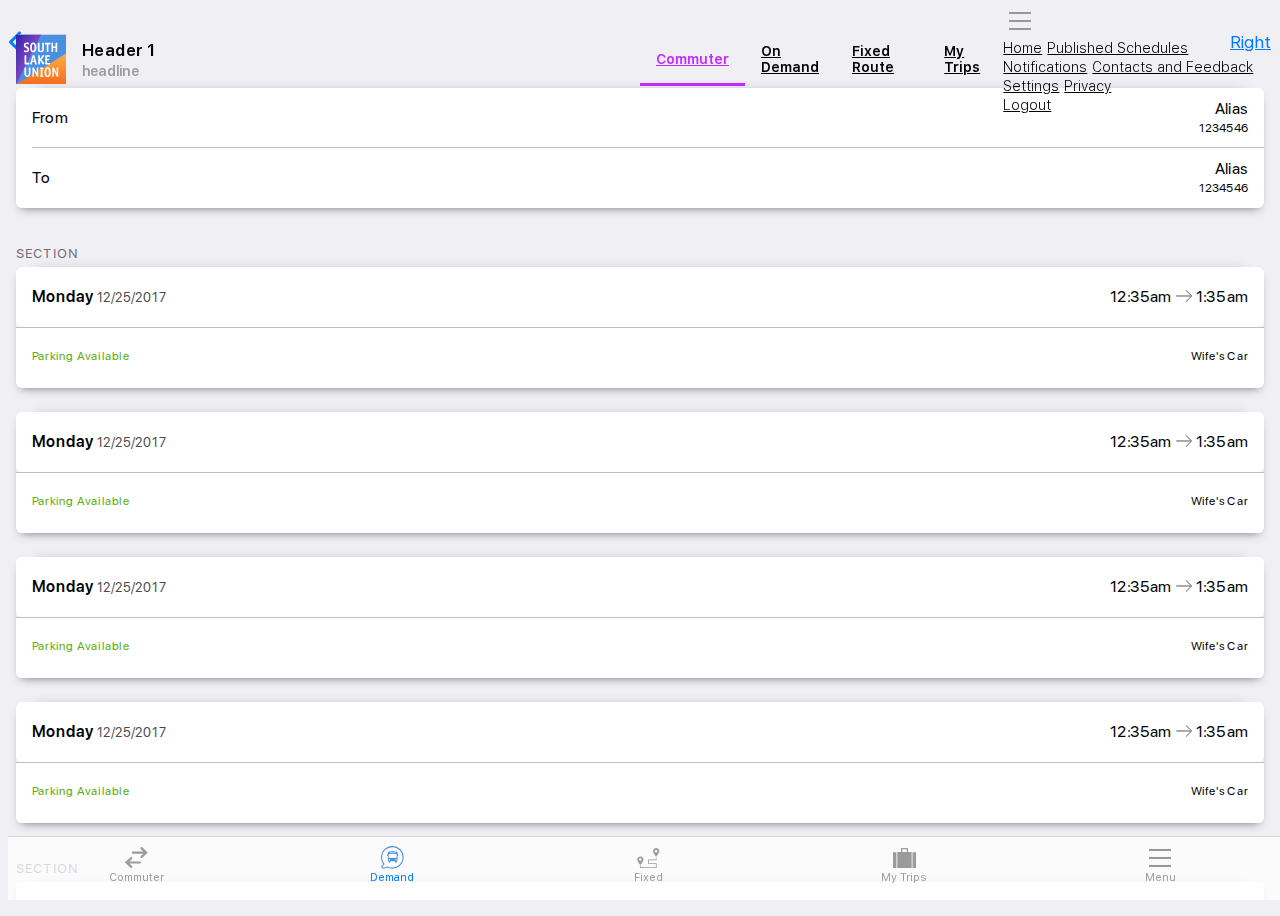
==== commit b8d28f51: "adjustments to the header and footer" ====
--- a/reservation-confirmation.html
+++ b/reservation-confirmation.html
@@ -1,238 +1,547 @@
 <!DOCTYPE html>
-<!--[if lt IE 7]>      <html class="no-js lt-ie9 lt-ie8 lt-ie7"> <![endif]-->
-<!--[if IE 7]>         <html class="no-js lt-ie9 lt-ie8"> <![endif]-->
-<!--[if IE 8]>         <html class="no-js lt-ie9"> <![endif]-->
-<!--[if gt IE 8]><!--> <html class="no-js"> <!--<![endif]-->
+<!--[if lt IE 7]>
+<html class="no-js lt-ie9 lt-ie8 lt-ie7">
+<![endif]-->
+<!--[if IE 7]>
+<html class="no-js lt-ie9 lt-ie8">
+<![endif]-->
+<!--[if IE 8]>
+<html class="no-js lt-ie9">
+<![endif]-->
+<!--[if gt IE 8]><!-->
+<html class="no-js">
+<!--<![endif]-->
     <head>
-        <meta charset="utf-8">
-        <meta http-equiv="X-UA-Compatible" content="IE=edge,chrome=1">
-        <title></title>
-        <meta name="description" content="">
-        <meta name='viewport' content='initial-scale=1, viewport-fit=cover, width=device-width'>
-		<meta name="apple-mobile-web-app-capable" content="yes">
-		<meta name="apple-mobile-web-app-status-bar-style" content="black-translucent" />
-        <!-- Place favicon.ico and apple-touch-icon.png in the root directory -->		
-		<link rel="stylesheet" href="https://maxcdn.bootstrapcdn.com/bootstrap/4.0.0-beta.3/css/bootstrap.min.css" integrity="sha384-Zug+QiDoJOrZ5t4lssLdxGhVrurbmBWopoEl+M6BdEfwnCJZtKxi1KgxUyJq13dy" crossorigin="anonymous">	
-		<link rel='stylesheet' href='css/owl.carousel.min.css'>
-		<link rel='stylesheet' href='css/main.css'>
-		<script src='js/vendor/modernizr-2.6.2.min.js'></script>
+	<meta charset="utf-8">
+	
+	<meta http-equiv="X-UA-Compatible" content="IE=edge,chrome=1">
+	
+	<title></title>
+	
+	<meta name="description" content="">
+	
+	<meta name='viewport' content='initial-scale=1, viewport-fit=cover, width=device-width'>
+	
+	<meta name="apple-mobile-web-app-capable" content="yes">
+	
+	<meta name="apple-mobile-web-app-status-bar-style" content="black-translucent" />
+    <!-- Place favicon.ico and apple-touch-icon.png in the root directory -->		
+	<link rel="stylesheet" href="https://maxcdn.bootstrapcdn.com/bootstrap/4.0.0-beta.3/css/bootstrap.min.css" integrity="sha384-Zug+QiDoJOrZ5t4lssLdxGhVrurbmBWopoEl+M6BdEfwnCJZtKxi1KgxUyJq13dy" crossorigin="anonymous">
+	
+	<link rel='stylesheet' href='css/owl.carousel.min.css'>
+	
+	<link rel='stylesheet' href='css/main.css'>
+	<script src='js/vendor/modernizr-2.6.2.min.js'></script>
     </head>
-    <body>
-		<div class="page-wrapper">
-			<header class="header__mobile d-sm-block">
-				<nav>
-					<a href="#" class="left">Left</a>
-					<div class="header-group-stuck">
-						<h1 class="title">Header 1</h1>
-						<p class="headline">headline</p>
+<body>
+	<div class="page-wrapper">
+		<header class="header__mobile">
+			<nav><a href="#" class="left">Left</a>
+				<div class="header-group-stuck">
+					<h1 class="title">Header 1</h1>
+					
+					<p class="headline">headline</p>
+				</div>
+				<a href="#" class="right">Right</a></nav>
+		</header>
+		
+		<header class="header__desktop d-none d-lg-flex">
+			<div class="header__branding"><a class="header__logo" href="#">Logo</a>
+				
+				<div class="header-group">
+					<h1 class="title">Header 1</h1>
+					
+					<p class="headline">headline</p>
+				</div>
+			</div>	
+			<nav><a href="#" class="link--commuter active">Commuter</a>
+				<a href="#" class="link--drt">On Demand</a>
+				<a href="#" class="link--fixed">Fixed Route</a>
+				<a href="#" class="link--fixed">My Trips</a>
+				
+				<div class="dropdown">
+					<button class="link--menu" data-toggle="dropdown">Menu</button>
+					
+					<div class="dropdown-menu"><a class="dropdown-item" href="#">Home</a>
+					    <a class="dropdown-item" href="#">Published Schedules</a>
+						<div class="dropdown-divider"></div>
+						<a class="dropdown-item" href="#">Notifications</a>
+						<a class="dropdown-item" href="#">Contacts and Feedback</a>
+						<a class="dropdown-item" href="#">Settings</a>
+						<a class="dropdown-item" href="#">Privacy</a>
+						<div class="dropdown-divider"></div>
+						<a class="dropdown-item" href="#">Logout</a></div>
+				</div>
+				</div>
+			</nav>
+		</header>
+		
+		<div id="wrapper">
+			<div class="content">
+				<div class="container">
+					<!--Display the from and to location-->
+					<div class="row">
+						<div class="col">
+							<div class="module module--full">
+								<div class="module__body--full">
+									<div class="cell cell--text-group">
+										<div class="cell__label"><span class="text text--primary">From</span></div>
+										
+										<div class="cell__group cell__group--align-right"><span class="text text--primary">Alias</span>
+											
+											<address class="text text--secondary">1234546</address>
+										</div>
+									</div>
+									
+									<div class="cell cell--text-group">
+										<div class="cell__label"><span class="text text--primary">To</span></div>
+										
+										<div class="cell__group cell__group--align-right"><span class="text text--primary">Alias</span>
+											
+											<address class="text text--secondary">1234546</address>
+										</div>
+									</div>
+								</div>
+							</div>
+						</div>
 					</div>
-					<a href="#" class="right">Right</a>
-				</nav>
-			</header>
-			
-			<header class="header__desktop d-none d-lg-flex">
-				<div class="header__branding">
-					<a class="header__logo" href="#">Logo</a>
-					<div class="header-group">
-						<h1 class="title">Header 1</h1>
-						<p class="headline">headline</p>
+					
+				</div>
+					<!--Snapshot view of the user's selected reservations-->
+				<div class="container">
+					<div class="row">
+						<div class="module__group col-md-6 col-sm-12">
+							<div class="module__divider">
+								<h4>Section</h4>
+							</div>
+							<div class="module module--wide">
+								<div class="module__body--wide">
+									<div class="cell">
+										<div class="cell__group">
+											<div class="text-group"><span class="text text--headline">Monday <small class="text text--caption">12/25/2017</small></span></div>
+										</div>
+										
+										<div class="cell__group cell__group--align-right">
+											<div class="text-group"><span class="text text__time--from">12:35am</span> <span class="text text__time--to">1:35am</span></div>
+										</div>
+									</div>
+								</div>
+								
+								<div class="module__footer">
+									<div class="cell">
+										<div class="cell__group">
+											<div class="cell__group cell__group--list"><span class="text text--secondary text--available">Parking Available</span></div>
+										</div>
+										
+										<div class="cell__group cell__group--align-right cell__group--list"><span class="text text--secondary text--muted" href="">Wife's Car</span></div>
+									</div>
+								</div>
+							</div>
+							<div class="module module--wide">
+								<div class="module__body--wide">
+									<div class="cell">
+										<div class="cell__group">
+											<div class="text-group"><span class="text text--headline">Monday <small class="text text--caption">12/25/2017</small></span></div>
+										</div>
+										
+										<div class="cell__group cell__group--align-right">
+											<div class="text-group"><span class="text text__time--from">12:35am</span> <span class="text text__time--to">1:35am</span></div>
+										</div>
+									</div>
+								</div>
+								
+								<div class="module__footer">
+									<div class="cell">
+										<div class="cell__group">
+											<div class="cell__group cell__group--list"><span class="text text--secondary text--available">Parking Available</span></div>
+										</div>
+										
+										<div class="cell__group cell__group--align-right cell__group--list"><span class="text text--secondary text--muted" href="">Wife's Car</span></div>
+									</div>
+								</div>
+							</div>
+							<div class="module module--wide">
+								<div class="module__body--wide">
+									<div class="cell">
+										<div class="cell__group">
+											<div class="text-group"><span class="text text--headline">Monday <small class="text text--caption">12/25/2017</small></span></div>
+										</div>
+										
+										<div class="cell__group cell__group--align-right">
+											<div class="text-group"><span class="text text__time--from">12:35am</span> <span class="text text__time--to">1:35am</span></div>
+										</div>
+									</div>
+								</div>
+								
+								<div class="module__footer">
+									<div class="cell">
+										<div class="cell__group">
+											<div class="cell__group cell__group--list"><span class="text text--secondary text--available">Parking Available</span></div>
+										</div>
+										
+										<div class="cell__group cell__group--align-right cell__group--list"><span class="text text--secondary text--muted" href="">Wife's Car</span></div>
+									</div>
+								</div>
+							</div>
+							<div class="module module--wide">
+								<div class="module__body--wide">
+									<div class="cell">
+										<div class="cell__group">
+											<div class="text-group"><span class="text text--headline">Monday <small class="text text--caption">12/25/2017</small></span></div>
+										</div>
+										
+										<div class="cell__group cell__group--align-right">
+											<div class="text-group"><span class="text text__time--from">12:35am</span> <span class="text text__time--to">1:35am</span></div>
+										</div>
+									</div>
+								</div>
+								
+								<div class="module__footer">
+									<div class="cell">
+										<div class="cell__group">
+											<div class="cell__group cell__group--list"><span class="text text--secondary text--available">Parking Available</span></div>
+										</div>
+										
+										<div class="cell__group cell__group--align-right cell__group--list"><span class="text text--secondary text--muted" href="">Wife's Car</span></div>
+									</div>
+								</div>
+							</div>
+						</div>
+						<div class="module__group col-md-6 col-sm-12">
+							<div class="module__divider">
+								<h4>Section</h4>
+							</div>
+							
+							<div class="module module--wide">
+								<div class="module__body--wide">
+									<div class="cell">
+										<div class="cell__group">
+											<div class="text-group"><span class="text text--headline">Monday <small class="text text--caption">12/25/2017</small></span></div>
+										</div>
+										
+										<div class="cell__group cell__group--align-right">
+											<div class="text-group"><span class="text text__time--from">12:35am</span> <span class="text text__time--to">1:35am</span></div>
+										</div>
+									</div>
+								</div>
+								
+								<div class="module__footer">
+									<div class="cell">
+										<div class="cell__group">
+											<div class="cell__group cell__group--list"><span class="text text--secondary text--available">Parking Available</span></div>
+										</div>
+										
+										<div class="cell__group cell__group--align-right cell__group--list"><span class="text text--secondary text--muted" href="">Wife's Car</span></div>
+									</div>
+								</div>
+							</div>
+							<div class="module module--wide">
+								<div class="module__body--wide">
+									<div class="cell">
+										<div class="cell__group">
+											<div class="text-group"><span class="text text--headline">Monday <small class="text text--caption">12/25/2017</small></span></div>
+										</div>
+										
+										<div class="cell__group cell__group--align-right">
+											<div class="text-group"><span class="text text__time--from">12:35am</span> <span class="text text__time--to">1:35am</span></div>
+										</div>
+									</div>
+								</div>
+								
+								<div class="module__footer">
+									<div class="cell">
+										<div class="cell__group">
+											<div class="cell__group cell__group--list"><span class="text text--secondary text--available">Parking Available</span></div>
+										</div>
+										
+										<div class="cell__group cell__group--align-right cell__group--list"><span class="text text--secondary text--muted" href="">Wife's Car</span></div>
+									</div>
+								</div>
+							</div>
+							<div class="module module--wide">
+								<div class="module__body--wide">
+									<div class="cell">
+										<div class="cell__group">
+											<div class="text-group"><span class="text text--headline">Monday <small class="text text--caption">12/25/2017</small></span></div>
+										</div>
+										
+										<div class="cell__group cell__group--align-right">
+											<div class="text-group"><span class="text text__time--from">12:35am</span> <span class="text text__time--to">1:35am</span></div>
+										</div>
+									</div>
+								</div>
+								
+								<div class="module__footer">
+									<div class="cell">
+										<div class="cell__group">
+											<div class="cell__group cell__group--list"><span class="text text--secondary text--available">Parking Available</span></div>
+										</div>
+										
+										<div class="cell__group cell__group--align-right cell__group--list"><span class="text text--secondary text--muted" href="">Wife's Car</span></div>
+									</div>
+								</div>
+							</div>
+							<div class="module module--wide">
+								<div class="module__body--wide">
+									<div class="cell">
+										<div class="cell__group">
+											<div class="text-group"><span class="text text--headline">Monday <small class="text text--caption">12/25/2017</small></span></div>
+										</div>
+										
+										<div class="cell__group cell__group--align-right">
+											<div class="text-group"><span class="text text__time--from">12:35am</span> <span class="text text__time--to">1:35am</span></div>
+										</div>
+									</div>
+								</div>
+								
+								<div class="module__footer">
+									<div class="cell">
+										<div class="cell__group">
+											<div class="cell__group cell__group--list"><span class="text text--secondary text--available">Parking Available</span></div>
+										</div>
+										
+										<div class="cell__group cell__group--align-right cell__group--list"><span class="text text--secondary text--muted" href="">Wife's Car</span></div>
+									</div>
+								</div>
+							</div>
+						</div>
+						<div class="module__group col-md-6 col-sm-12">
+							<div class="module__divider">
+								<h4>Section</h4>
+							</div>
+							
+							<div class="module module--wide">
+								<div class="module__body--wide">
+									<div class="cell">
+										<div class="cell__group">
+											<div class="text-group"><span class="text text--headline">Monday <small class="text text--caption">12/25/2017</small></span></div>
+										</div>
+										
+										<div class="cell__group cell__group--align-right">
+											<div class="text-group"><span class="text text__time--from">12:35am</span> <span class="text text__time--to">1:35am</span></div>
+										</div>
+									</div>
+								</div>
+								
+								<div class="module__footer">
+									<div class="cell">
+										<div class="cell__group">
+											<div class="cell__group cell__group--list"><span class="text text--secondary text--available">Parking Available</span></div>
+										</div>
+										
+										<div class="cell__group cell__group--align-right cell__group--list"><span class="text text--secondary text--muted" href="">Wife's Car</span></div>
+									</div>
+								</div>
+							</div>
+							
+							<div class="module module--wide">
+								<div class="module__body--wide">
+									<div class="cell">
+										<div class="cell__group">
+											<div class="text-group"><span class="text text--headline">Monday <small class="text text--caption">12/25/2017</small></span></div>
+										</div>
+										
+										<div class="cell__group cell__group--align-right">
+											<div class="text-group"><span class="text text__time--from">12:35am</span> <span class="text text__time--to">1:35am</span></div>
+										</div>
+									</div>
+								</div>
+								
+								<div class="module__footer">
+									<div class="cell">
+										<div class="cell__group">
+											<div class="cell__group cell__group--list"><span class="text text--secondary text--available">Parking Available</span></div>
+										</div>
+										
+										<div class="cell__group cell__group--align-right cell__group--list"><span class="text text--secondary text--muted" href="">Wife's Car</span></div>
+									</div>
+								</div>
+							</div>
+							
+							<div class="module module--wide">
+								<div class="module__body--wide">
+									<div class="cell">
+										<div class="cell__group">
+											<div class="text-group"><span class="text text--headline">Monday <small class="text text--caption">12/25/2017</small></span></div>
+										</div>
+										
+										<div class="cell__group cell__group--align-right">
+											<div class="text-group"><span class="text text__time--from">12:35am</span> <span class="text text__time--to">1:35am</span></div>
+										</div>
+									</div>
+								</div>
+								
+								<div class="module__footer">
+									<div class="cell">
+										<div class="cell__group">
+											<div class="cell__group cell__group--list"><span class="text text--secondary text--available">Parking Available</span></div>
+										</div>
+										
+										<div class="cell__group cell__group--align-right cell__group--list"><span class="text text--secondary text--muted" href="">Wife's Car</span></div>
+									</div>
+								</div>
+							</div>
+							
+							<div class="module module--wide">
+								<div class="module__body--wide">
+									<div class="cell">
+										<div class="cell__group">
+											<div class="text-group"><span class="text text--headline">Monday <small class="text text--caption">12/25/2017</small></span></div>
+										</div>
+										
+										<div class="cell__group cell__group--align-right">
+											<div class="text-group"><span class="text text__time--from">12:35am</span> <span class="text text__time--to">1:35am</span></div>
+										</div>
+									</div>
+								</div>
+								
+								<div class="module__footer">
+									<div class="cell">
+										<div class="cell__group">
+											<div class="cell__group cell__group--list"><span class="text text--secondary text--available">Parking Available</span></div>
+										</div>
+										
+										<div class="cell__group cell__group--align-right cell__group--list"><span class="text text--secondary text--muted" href="">Wife's Car</span></div>
+									</div>
+								</div>
+							</div>
+						</div>
+						<div class="module__group col-md-6 col-sm-12">
+							<div class="module__divider">
+								<h4>Section</h4>
+							</div>
+							<div class="module module--wide">
+								<div class="module__body--wide">
+									<div class="cell">
+										<div class="cell__group">
+											<div class="text-group"><span class="text text--headline">Monday <small class="text text--caption">12/25/2017</small></span></div>
+										</div>
+										
+										<div class="cell__group cell__group--align-right">
+											<div class="text-group"><span class="text text__time--from">12:35am</span> <span class="text text__time--to">1:35am</span></div>
+										</div>
+									</div>
+								</div>
+								
+								<div class="module__footer">
+									<div class="cell">
+										<div class="cell__group">
+											<div class="cell__group cell__group--list"><span class="text text--secondary text--available">Parking Available</span></div>
+										</div>
+										
+										<div class="cell__group cell__group--align-right cell__group--list"><span class="text text--secondary text--muted" href="">Wife's Car</span></div>
+									</div>
+								</div>
+							</div>
+							<div class="module module--wide">
+								<div class="module__body--wide">
+									<div class="cell">
+										<div class="cell__group">
+											<div class="text-group"><span class="text text--headline">Monday <small class="text text--caption">12/25/2017</small></span></div>
+										</div>
+										
+										<div class="cell__group cell__group--align-right">
+											<div class="text-group"><span class="text text__time--from">12:35am</span> <span class="text text__time--to">1:35am</span></div>
+										</div>
+									</div>
+								</div>
+								
+								<div class="module__footer">
+									<div class="cell">
+										<div class="cell__group">
+											<div class="cell__group cell__group--list"><span class="text text--secondary text--available">Parking Available</span></div>
+										</div>
+										
+										<div class="cell__group cell__group--align-right cell__group--list"><span class="text text--secondary text--muted" href="">Wife's Car</span></div>
+									</div>
+								</div>
+							</div>
+							<div class="module module--wide">
+								<div class="module__body--wide">
+									<div class="cell">
+										<div class="cell__group">
+											<div class="text-group"><span class="text text--headline">Monday <small class="text text--caption">12/25/2017</small></span></div>
+										</div>
+										
+										<div class="cell__group cell__group--align-right">
+											<div class="text-group"><span class="text text__time--from">12:35am</span> <span class="text text__time--to">1:35am</span></div>
+										</div>
+									</div>
+								</div>
+								
+								<div class="module__footer">
+									<div class="cell">
+										<div class="cell__group">
+											<div class="cell__group cell__group--list"><span class="text text--secondary text--available">Parking Available</span></div>
+										</div>
+										
+										<div class="cell__group cell__group--align-right cell__group--list"><span class="text text--secondary text--muted" href="">Wife's Car</span></div>
+									</div>
+								</div>
+							</div>
+							<div class="module module--wide">
+								<div class="module__body--wide">
+									<div class="cell">
+										<div class="cell__group">
+											<div class="text-group"><span class="text text--headline">Monday <small class="text text--caption">12/25/2017</small></span></div>
+										</div>
+										
+										<div class="cell__group cell__group--align-right">
+											<div class="text-group"><span class="text text__time--from">12:35am</span> <span class="text text__time--to">1:35am</span></div>
+										</div>
+									</div>
+								</div>
+								
+								<div class="module__footer">
+									<div class="cell">
+										<div class="cell__group">
+											<div class="cell__group cell__group--list"><span class="text text--secondary text--available">Parking Available</span></div>
+										</div>
+										
+										<div class="cell__group cell__group--align-right cell__group--list"><span class="text text--secondary text--muted" href="">Wife's Car</span></div>
+									</div>
+								</div>
+							</div>
+						</div>
 					</div>
-				</div>
-				<nav>
-					<a href="#" class="link--commuter active">Commuter</a>
-					<a href="#" class="link--drt">On Demand</a>
-					<a href="#" class="link--fixed">Fixed Route</a>
-					<a href="#" class="link--fixed">My Trips</a>
-					<div class="dropdown">
-						<button class="link--menu" data-toggle="dropdown">Menu</button>
-						<div class="dropdown-menu">
-						    <a class="dropdown-item" href="#">Home</a>
-						    <a class="dropdown-item" href="#">Published Schedules</a>
-						   
-							<div class="dropdown-divider"></div>
-							
-							<a class="dropdown-item" href="#">Notifications</a>
-							<a class="dropdown-item" href="#">Contacts and Feedback</a>
-							<a class="dropdown-item" href="#">Settings</a>
-							<a class="dropdown-item" href="#">Privacy</a>
-							<div class="dropdown-divider"></div>
-							<a class="dropdown-item" href="#">Logout</a>
-						</div>
-					</div>	
-					</div>
-				</nav>
-			</header>
+				</div><!--end container-->
+			</div><!--end main content-->
+		</div><!--end content wrapper-->
 
-			<div id="wrapper">
-				<div class="content">
-					<div class="container-fluid">
-						<!--Display the from and to location-->
-						<div class="module module--full">
-							<div class="cell cell--text-group">
-								<div class="cell__label">
-									<span class="text text--primary">From</span>
-								</div>
-								<div class="cell__group cell__group--align-left">
-									<span class="text text--primary">Alias</span>
-									<address class="text text--secondary">1234546</address>
-								</div>
-							</div>
-							<div class="cell cell--text-group">
-								<div class="cell__label">
-									<span class="text text--primary">To</span>
-								</div>
-								<div class="cell__group cell__group--align-left">
-									<span class="text text--primary">Alias</span>
-									<address class="text text--secondary">1234546</address>
-								</div>
-							</div>
-						</div>
-						
-						
-						<!--Snapshot view of the user's selected reservations-->
-						
-						<div id="top" class="week__group week__group--1 row">
-							
-							<div class="module__group col-md-6 col-lg-4 col-xl">
-								<div class="module__divider">
-									<h4>Section</h4>
-								</div>
-								<div class="module module--wide">
-									<div class="module__body--wide">
-										<div class="cell">
-										<div class="cell__group">
-											<div class="text-group">
-												<span class="text text--headline">Monday <small class="text text--caption">12/25/2017</small></span> 
-											</div>
-											
-										</div>
-										<div class="cell__group cell__group--align-right">
-											<div class="text-group">
-												<span class="text text__time--from">12:35am</span> <span class="text text__time--to">1:35am</span>
-											</div>
-										</div>
-										</div>
-									</div>
-									<!--<div class="module__body module__body--wide">
-										<div class="cell">
-											<label class="form-group--radio">
-												<div class="form-control--radio">
-													<input type="radio" name="monday"/>
-													<span></span>
-												</div>
-												<div class="cell__group">
-													<div class="text-group"><span class="text text__time--from">12:35am</span> <span class="text text__time--to">1:35am</span> </div>								
-													<span class="text text--secondary text--available">Seats Available (2)</span>									
-												</div>
-											</label>
-										</div>
-										<div class="cell">
-											<label class="form-group--radio">
-												<div class="form-control--radio">
-													<input type="radio" name="monday"/>
-													<span></span>
-												</div>
-												<div class="cell__group">
-													<div class="text-group"><span class="text text__time--from">12:35am</span> <span class="text text__time--to">1:35am</span> </div>								
-													<span class="text text--secondary text--available">Seats Available (2)</span>									
-												</div>
-											</label>
-										</div>
-										<div class="cell">
-											<label class="form-group--radio">
-												<div class="form-control--radio">
-													<input type="radio" name="monday"/>
-													<span></span>
-												</div>
-												<div class="cell__group">
-													<div class="text-group"><span class="text text__time--from">12:35am</span> <span class="text text__time--to">1:35am</span> </div>								
-													<span class="text text--secondary text--available">Seats Available (2)</span>									
-												</div>
-											</label>
-										</div>
-										<div class="cell">
-											<label class="form-group--radio">
-												<div class="form-control--radio">
-													<input type="radio" name="monday"/>
-													<span></span>
-												</div>
-												<div class="cell__group">
-													<div class="text-group"><span class="text text__time--from">12:35am</span> <span class="text text__time--to">1:35am</span> </div>								
-													<span class="text text--secondary text--available">Seats Available (2)</span>									
-												</div>
-											</label>
-										</div>
-										<div class="cell">
-											<label class="form-group--radio">
-												<div class="form-control--radio">
-													<input type="radio" name="monday"/>
-													<span></span>
-												</div>
-												<div class="cell__group">
-													<div class="text-group"><span class="text text__time--from">12:35am</span> <span class="text text__time--to">1:35am</span> </div>								
-													<span class="text text--secondary text--available">Seats Available (2)</span>									
-												</div>
-											</label>
-										</div>
-									</div>-->
-									<div class="module__footer">
-										<div class="cell">
-											<div class="cell__group">
-												<div class="cell__group cell__group--list">
-													<span class="text text--secondary text--available">Parking Available</span>
-												</div>
-											</div>
-											<div class="cell__group cell__group--align-right cell__group--list">
-												<span class="text text--secondary text--muted" href="">Wife's Car</span>
-											</div>
-										</div>
-									</div>
-								</div>			 
-							</div>
-					</div>
-				</div>
-			</div>
-	
-	    	<footer class="footer-nav">
-	    		<nav>
-	    			<div class="commuter ">
-	    				<a class="menu-trigger">
-	    					<span class="tab-icon"></span>
-	    					<span class="tab-title">Commuter</span>
-	    				</a>
-	    			</div>
-	    			<div class="demand active">
-	    				<a class="menu-trigger ">
-	    					<span class="tab-icon"></span>
-	    					<span class="tab-title">Demand</span>
-	    				</a>	
-	    			</div>
-	    			<div class="fixed">
-	    				<a class="menu-trigger">
-	    					<span class="tab-icon"></span>
-	    					<span class="tab-title">Fixed</span>
-	    				</a>	
-	    			</div>
-	    			<div class="trips">
-	    				<a class="menu-trigger">
-	    					<span class="tab-icon"></span>
-	    					<span class="tab-title">My Trips</span>
-	    				</a>		
-	    			</div>
-	    			<div class="menu">
-	    				<a class="menu-trigger">
-	    					<span class="tab-icon"></span>
-	    					<span class="tab-title">Menu</span>
-	    				</a>		
-	    			</div>
-	    		</nav>
-	    	</footer>
-		</div>
-	    <script src="//ajax.googleapis.com/ajax/libs/jquery/1.11.0/jquery.min.js"></script>
+    	<footer class="footer-nav">
+			<nav>
+				<div class="commuter "><a class="menu-trigger">
+					<span class="tab-icon"></span>
+					<span class="tab-title">Commuter</span>
+				</a></div>
+				
+				<div class="demand active"><a class="menu-trigger ">
+					<span class="tab-icon"></span>
+					<span class="tab-title">Demand</span>
+				</a></div>
+				
+				<div class="fixed"><a class="menu-trigger">
+					<span class="tab-icon"></span>
+					<span class="tab-title">Fixed</span>
+				</a></div>
+				
+				<div class="trips"><a class="menu-trigger">
+					<span class="tab-icon"></span>
+					<span class="tab-title">My Trips</span>
+				</a></div>
+				
+				<div class="menu"><a class="menu-trigger">
+					<span class="tab-icon"></span>
+					<span class="tab-title">Menu</span>
+				</a></div>
+			</nav>
+		</footer>
+	</div>
+    <script src="//ajax.googleapis.com/ajax/libs/jquery/1.11.0/jquery.min.js"></script>
         <script>window.jQuery || document.write('<script src="js/vendor/jquery-1.11.0.min.js"><\/script>')</script>
-		  <script src='js/owl.carousel.min.js'></script>
-		<script src='js/bootstrap.bundle.min.js'></script>
-		<script src='js/main.js'></script>
+	  <script src='js/owl.carousel.min.js'></script>
+	<script src='js/bootstrap.bundle.min.js'></script>
+	<script src='js/main.js'></script>
 
     </body>
 </html>
--- a/css/main.css
+++ b/css/main.css
@@ -1573,7 +1573,7 @@
 
 .scrolled .header__mobile {
 	transition: background .65s, opacity .65s, -webkit-backdrop-filter 0s;
-	background: rgba(255, 255, 255, 0) !important;
+	background: rgba(255, 255, 255, 0.8) !important;
 	border-bottom: 0.5px solid rgba(0, 0, 0, 0.12);
 }
 
@@ -2117,3 +2117,9 @@
 	width: 4px;
 	border-radius: 30px;
 }
+
+@media only screen and (min-width: 993px) {
+	.content {
+		padding-top: 88px;
+	}
+}
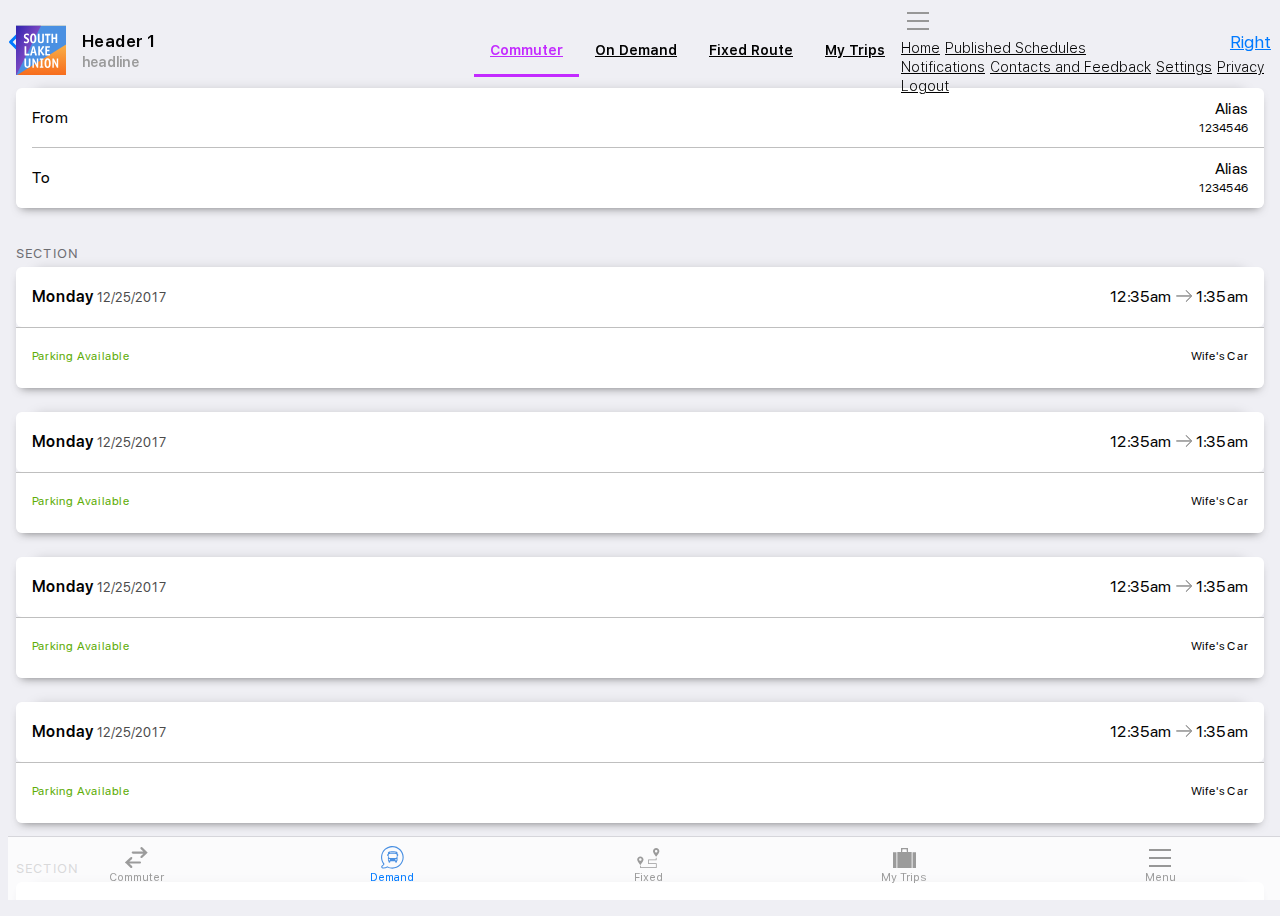
==== commit acb2af3d: "markup changes" ====
--- a/reservation-confirmation.html
+++ b/reservation-confirmation.html
@@ -44,7 +44,6 @@
 				</div>
 				<a href="#" class="right">Right</a></nav>
 		</header>
-		
 		<header class="header__desktop d-none d-lg-flex">
 			<div class="header__branding"><a class="header__logo" href="#">Logo</a>
 				
--- a/css/main.css
+++ b/css/main.css
@@ -1352,6 +1352,8 @@
 	border-bottom: 0.5px solid transparent;
 	-webkit-backdrop-filter: blur(20px);
 	padding: 4px 16px;
+	flex-shrink: 0;
+	justify-content: space-between;
 }
 
 .header__desktop nav {
@@ -1360,6 +1362,7 @@
 	align-items: center;
 	margin-bottom: 0px;
 	z-index: 100;
+	flex-shrink: 1;
 }
 
 .header__desktop nav a {
@@ -1459,7 +1462,7 @@
 .header__desktop .header__branding {
 	display: flex;
 	align-items: center;
-	width: 100%;
+	flex-shrink: 0;
 }
 
 .header__desktop .header__logo {
@@ -2123,3 +2126,8 @@
 		padding-top: 88px;
 	}
 }
+
+.dropdown-menu-right {
+	right: 0;
+	left: auto;
+}
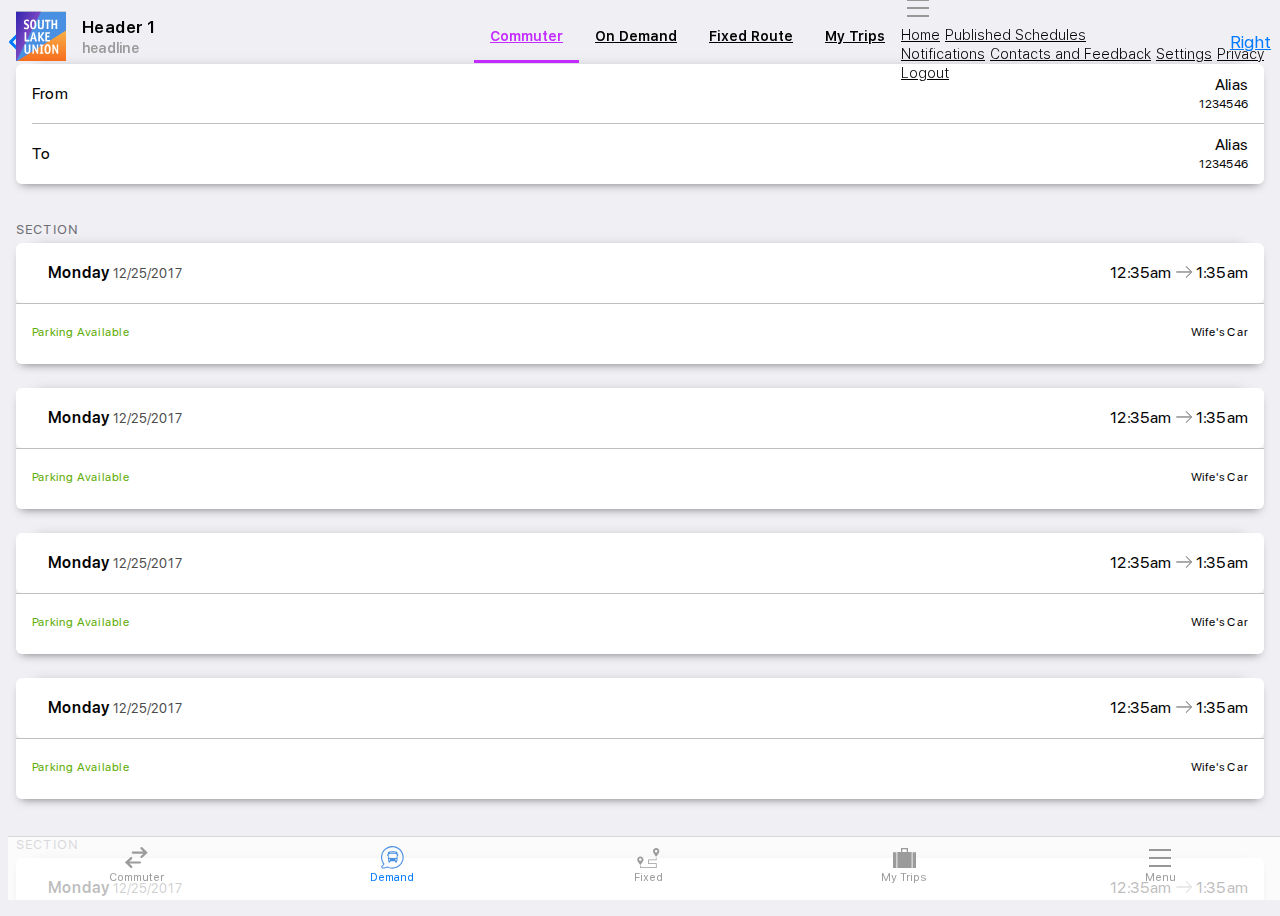
==== commit 88e67d2c: "trips page" ====
--- a/reservation-confirmation.html
+++ b/reservation-confirmation.html
@@ -30,7 +30,7 @@
 	
 	<link rel='stylesheet' href='css/owl.carousel.min.css'>
 	
-	<link rel='stylesheet' href='css/main.css'>
+	<link rel='stylesheet' href='css/main_v2.css'>
 	<script src='js/vendor/modernizr-2.6.2.min.js'></script>
     </head>
 <body>
--- a/css/main_v2.css
+++ b/css/main_v2.css
@@ -0,0 +1,2236 @@
+@charset "UTF-8";
+body {
+	font-family: 'SF Pro Text';
+	color: #030303;
+	-webkit-font-smoothing: subpixel-antialiased;
+	padding: 0;
+}
+
+body h1, body h2, body h3 {
+	font-family: 'SF Pro Display';
+	font-size: 28px;
+	letter-spacing: .34px;
+	word-spacing: .11px;
+	font-weight: 500;
+	color: #030303;
+}
+
+body h1.title, body h2.title, body h3.title {
+	font-size: 34px;
+	letter-spacing: .41px;
+	word-spacing: .13px;
+	font-weight: 600;
+}
+
+body h2 {
+	font-size: 22px;
+	letter-spacing: .28px;
+	word-spacing: .16px;
+}
+
+body h3 {
+	font-size: 20px;
+	letter-spacing: .25px;
+	word-spacing: .19px;
+}
+
+body p, body label, body .text-value {
+	font: 17px "SF Pro Display";
+	letter-spacing: .22px;
+	line-height: 24px;
+}
+
+body p.headline, body label.headline, body .headline.text-value {
+	color: #9B9B9B;
+	font-weight: 600;
+	margin-top: 0;
+}
+
+body footnote, body .text-sm {
+	font-size: 13px;
+	letter-spacing: .13px;
+	line-height: 14px;
+}
+
+body label, body .text-value {
+	margin-bottom: 0;
+	line-height: 1;
+}
+
+.text {
+	font: 16px "SF Pro Display";
+	letter-spacing: .22px;
+	line-height: 24px;
+	margin-bottom: 0;
+}
+
+.text-group {
+	display: flex;
+	width: 100%;
+	align-items: flex-end;
+	align-self: center;
+}
+
+.text__time--from:after {
+	background: url(../images/glyph/glyph-arrow-right.svg) no-repeat center center;
+	width: 16px;
+	height: 12px;
+	content: '';
+	display: inline-block;
+	margin: 0 4px;
+}
+
+.text--headline {
+	color: #030303;
+	font-weight: 600;
+	margin-right: 8px;
+}
+
+.text--callout {
+	font-size: 16px;
+	color: #4A4A4A;
+}
+
+.text--caption {
+	font-size: 13px;
+	color: #4A4A4A;
+}
+
+.text--default {
+	letter-spacing: .22px;
+	line-height: 24px;
+	margin-bottom: 0;
+	margin-top: 4px;
+}
+
+.text--secondary {
+	line-height: 14px;
+	margin-bottom: 4px;
+	font-size: 12px;
+}
+
+.text--available {
+	color: #60AD06;
+}
+
+.text--na {
+	color: rgba(0, 0, 0, 0.1);
+}
+
+.text--link {
+	color: #007AFF;
+}
+
+.text--warning {
+	color: #D0021B;
+}
+
+.text--waitlist {
+	color: #F76D1D;
+}
+
+.text--pickup {
+	color: #4A90E2;
+}
+
+.text--dropoff {
+	color: #417505;
+}
+
+@font-face {
+font-family: 'SF Pro Display';
+src: url("../fonts/SFProDisplay-Thin.eot");
+src: url("../fonts/SFProDisplay-Thin.eot?#iefix") format("embedded-opentype"), url("../fonts/SFProDisplay-Thin.woff2") format("woff2"), url("../fonts/SFProDisplay-Thin.woff") format("woff");
+font-weight: 100;
+font-style: normal;
+}
+
+@font-face {
+font-family: 'SF Pro Display';
+src: url("../fonts/SFProDisplay-RegularItalic.eot");
+src: url("../fonts/SFProDisplay-RegularItalic.eot?#iefix") format("embedded-opentype"), url("../fonts/SFProDisplay-RegularItalic.woff2") format("woff2"), url("../fonts/SFProDisplay-RegularItalic.woff") format("woff");
+font-weight: normal;
+font-style: italic;
+}
+
+@font-face {
+font-family: 'SF Pro Text';
+src: url("../fonts/SFProText-SemiboldItalic.eot");
+src: url("../fonts/SFProText-SemiboldItalic.eot?#iefix") format("embedded-opentype"), url("../fonts/SFProText-SemiboldItalic.woff2") format("woff2"), url("../fonts/SFProText-SemiboldItalic.woff") format("woff");
+font-weight: 600;
+font-style: italic;
+}
+
+@font-face {
+font-family: 'SF UI Text';
+src: url("../fonts/SFUIText-Light.eot");
+src: url("../fonts/SFUIText-Light.eot?#iefix") format("embedded-opentype"), url("../fonts/SFUIText-Light.woff2") format("woff2"), url("../fonts/SFUIText-Light.woff") format("woff");
+font-weight: 200;
+font-style: normal;
+}
+
+@font-face {
+font-family: 'SF UI Text';
+src: url("../fonts/SFUIText-Medium.eot");
+src: url("../fonts/SFUIText-Medium.eot?#iefix") format("embedded-opentype"), url("../fonts/SFUIText-Medium.woff2") format("woff2"), url("../fonts/SFUIText-Medium.woff") format("woff");
+font-weight: 500;
+font-style: normal;
+}
+
+@font-face {
+font-family: 'SF Pro Text';
+src: url("../fonts/SFProText-HeavyItalic.eot");
+src: url("../fonts/SFProText-HeavyItalic.eot?#iefix") format("embedded-opentype"), url("../fonts/SFProText-HeavyItalic.woff2") format("woff2"), url("../fonts/SFProText-HeavyItalic.woff") format("woff");
+font-weight: 900;
+font-style: italic;
+}
+
+@font-face {
+font-family: 'SF UI Text';
+src: url("../fonts/SFUIText-MediumItalic.eot");
+src: url("../fonts/SFUIText-MediumItalic.eot?#iefix") format("embedded-opentype"), url("../fonts/SFUIText-MediumItalic.woff2") format("woff2"), url("../fonts/SFUIText-MediumItalic.woff") format("woff");
+font-weight: 500;
+font-style: italic;
+}
+
+@font-face {
+font-family: 'SF Pro Display';
+src: url("../fonts/SFProDisplay-Black.eot");
+src: url("../fonts/SFProDisplay-Black.eot?#iefix") format("embedded-opentype"), url("../fonts/SFProDisplay-Black.woff2") format("woff2"), url("../fonts/SFProDisplay-Black.woff") format("woff");
+font-weight: 900;
+font-style: normal;
+}
+
+@font-face {
+font-family: 'SF UI Text';
+src: url("../fonts/SFUIText-LightItalic.eot");
+src: url("../fonts/SFUIText-LightItalic.eot?#iefix") format("embedded-opentype"), url("../fonts/SFUIText-LightItalic.woff2") format("woff2"), url("../fonts/SFUIText-LightItalic.woff") format("woff");
+font-weight: 200;
+font-style: italic;
+}
+
+@font-face {
+font-family: 'SF UI Display';
+src: url("../fonts/SFUIDisplay-Light.eot");
+src: url("../fonts/SFUIDisplay-Light.eot?#iefix") format("embedded-opentype"), url("../fonts/SFUIDisplay-Light.woff2") format("woff2"), url("../fonts/SFUIDisplay-Light.woff") format("woff");
+font-weight: 200;
+font-style: normal;
+}
+
+@font-face {
+font-family: 'SF UI Text';
+src: url("../fonts/SFUIText-SemiboldItalic.eot");
+src: url("../fonts/SFUIText-SemiboldItalic.eot?#iefix") format("embedded-opentype"), url("../fonts/SFUIText-SemiboldItalic.woff2") format("woff2"), url("../fonts/SFUIText-SemiboldItalic.woff") format("woff");
+font-weight: 600;
+font-style: italic;
+}
+
+@font-face {
+font-family: 'SF Pro Display';
+src: url("../fonts/SFProDisplay-BoldItalic.eot");
+src: url("../fonts/SFProDisplay-BoldItalic.eot?#iefix") format("embedded-opentype"), url("../fonts/SFProDisplay-BoldItalic.woff2") format("woff2"), url("../fonts/SFProDisplay-BoldItalic.woff") format("woff");
+font-weight: bold;
+font-style: italic;
+}
+
+@font-face {
+font-family: 'SF Pro Display';
+src: url("../fonts/SFProDisplay-UltralightItalic.eot");
+src: url("../fonts/SFProDisplay-UltralightItalic.eot?#iefix") format("embedded-opentype"), url("../fonts/SFProDisplay-UltralightItalic.woff2") format("woff2"), url("../fonts/SFProDisplay-UltralightItalic.woff") format("woff");
+font-weight: 200;
+font-style: italic;
+}
+
+@font-face {
+font-family: 'SF UI Text';
+src: url("../fonts/SFUIText-Semibold.eot");
+src: url("../fonts/SFUIText-Semibold.eot?#iefix") format("embedded-opentype"), url("../fonts/SFUIText-Semibold.woff2") format("woff2"), url("../fonts/SFUIText-Semibold.woff") format("woff");
+font-weight: 600;
+font-style: normal;
+}
+
+@font-face {
+font-family: 'SF Pro Display';
+src: url("../fonts/SFProDisplay-Light.eot");
+src: url("../fonts/SFProDisplay-Light.eot?#iefix") format("embedded-opentype"), url("../fonts/SFProDisplay-Light.woff2") format("woff2"), url("../fonts/SFProDisplay-Light.woff") format("woff");
+font-weight: 200;
+font-style: normal;
+}
+
+@font-face {
+font-family: 'SF Pro Display';
+src: url("../fonts/SFProDisplay-HeavyItalic.eot");
+src: url("../fonts/SFProDisplay-HeavyItalic.eot?#iefix") format("embedded-opentype"), url("../fonts/SFProDisplay-HeavyItalic.woff2") format("woff2"), url("../fonts/SFProDisplay-HeavyItalic.woff") format("woff");
+font-weight: 900;
+font-style: italic;
+}
+
+@font-face {
+font-family: 'SF Pro Display';
+src: url("../fonts/SFProDisplay-Regular.eot");
+src: url("../fonts/SFProDisplay-Regular.eot?#iefix") format("embedded-opentype"), url("../fonts/SFProDisplay-Regular.woff2") format("woff2"), url("../fonts/SFProDisplay-Regular.woff") format("woff");
+font-weight: normal;
+font-style: normal;
+}
+
+@font-face {
+font-family: 'SF UI Display';
+src: url("../fonts/SFUIDisplay-Medium.eot");
+src: url("../fonts/SFUIDisplay-Medium.eot?#iefix") format("embedded-opentype"), url("../fonts/SFUIDisplay-Medium.woff2") format("woff2"), url("../fonts/SFUIDisplay-Medium.woff") format("woff");
+font-weight: 500;
+font-style: normal;
+}
+
+@font-face {
+font-family: 'SF UI Display';
+src: url("../fonts/SFUIDisplay-Thin.eot");
+src: url("../fonts/SFUIDisplay-Thin.eot?#iefix") format("embedded-opentype"), url("../fonts/SFUIDisplay-Thin.woff2") format("woff2"), url("../fonts/SFUIDisplay-Thin.woff") format("woff");
+font-weight: 100;
+font-style: normal;
+}
+
+@font-face {
+font-family: 'SF UI Text';
+src: url("../fonts/SFUIText-Heavy.eot");
+src: url("../fonts/SFUIText-Heavy.eot?#iefix") format("embedded-opentype"), url("../fonts/SFUIText-Heavy.woff2") format("woff2"), url("../fonts/SFUIText-Heavy.woff") format("woff");
+font-weight: 900;
+font-style: normal;
+}
+
+@font-face {
+font-family: 'SF UI Display';
+src: url("../fonts/SFUIDisplay-Semibold.eot");
+src: url("../fonts/SFUIDisplay-Semibold.eot?#iefix") format("embedded-opentype"), url("../fonts/SFUIDisplay-Semibold.woff2") format("woff2"), url("../fonts/SFUIDisplay-Semibold.woff") format("woff");
+font-weight: 600;
+font-style: normal;
+}
+
+@font-face {
+font-family: 'SF Pro Text';
+src: url("../fonts/SFProText-Regular.eot");
+src: url("../fonts/SFProText-Regular.eot?#iefix") format("embedded-opentype"), url("../fonts/SFProText-Regular.woff2") format("woff2"), url("../fonts/SFProText-Regular.woff") format("woff");
+font-weight: normal;
+font-style: normal;
+}
+
+@font-face {
+font-family: 'SF UI Display';
+src: url("../fonts/SFUIDisplay-Regular.eot");
+src: url("../fonts/SFUIDisplay-Regular.eot?#iefix") format("embedded-opentype"), url("../fonts/SFUIDisplay-Regular.woff2") format("woff2"), url("../fonts/SFUIDisplay-Regular.woff") format("woff");
+font-weight: normal;
+font-style: normal;
+}
+
+@font-face {
+font-family: 'SF UI Text';
+src: url("../fonts/SFUIText-Bold.eot");
+src: url("../fonts/SFUIText-Bold.eot?#iefix") format("embedded-opentype"), url("../fonts/SFUIText-Bold.woff2") format("woff2"), url("../fonts/SFUIText-Bold.woff") format("woff");
+font-weight: bold;
+font-style: normal;
+}
+
+@font-face {
+font-family: 'SF UI Display';
+src: url("../fonts/SFUIDisplay-Ultralight.eot");
+src: url("../fonts/SFUIDisplay-Ultralight.eot?#iefix") format("embedded-opentype"), url("../fonts/SFUIDisplay-Ultralight.woff2") format("woff2"), url("../fonts/SFUIDisplay-Ultralight.woff") format("woff");
+font-weight: 200;
+font-style: normal;
+}
+
+@font-face {
+font-family: 'SF UI Display';
+src: url("../fonts/SFUIDisplay-Heavy.eot");
+src: url("../fonts/SFUIDisplay-Heavy.eot?#iefix") format("embedded-opentype"), url("../fonts/SFUIDisplay-Heavy.woff2") format("woff2"), url("../fonts/SFUIDisplay-Heavy.woff") format("woff");
+font-weight: 900;
+font-style: normal;
+}
+
+@font-face {
+font-family: 'SF UI Text';
+src: url("../fonts/SFUIText-HeavyItalic.eot");
+src: url("../fonts/SFUIText-HeavyItalic.eot?#iefix") format("embedded-opentype"), url("../fonts/SFUIText-HeavyItalic.woff2") format("woff2"), url("../fonts/SFUIText-HeavyItalic.woff") format("woff");
+font-weight: 900;
+font-style: italic;
+}
+
+@font-face {
+font-family: 'SF Pro Display';
+src: url("../fonts/SFProDisplay-MediumItalic.eot");
+src: url("../fonts/SFProDisplay-MediumItalic.eot?#iefix") format("embedded-opentype"), url("SFProDisplay-MediumItalic.woff2") format("woff2"), url("SFProDisplay-MediumItalic.woff") format("woff");
+font-weight: 500;
+font-style: italic;
+}
+
+@font-face {
+font-family: 'SF UI Text';
+src: url("../fonts/SFUIText-BoldItalic.eot");
+src: url("../fonts/SFUIText-BoldItalic.eot?#iefix") format("embedded-opentype"), url("../fonts/SFUIText-BoldItalic.woff2") format("woff2"), url("../fonts/SFUIText-BoldItalic.woff") format("woff");
+font-weight: bold;
+font-style: italic;
+}
+
+@font-face {
+font-family: 'SF Pro Text';
+src: url("../fonts/SFProText-RegularItalic.eot");
+src: url("../fonts/SFProText-RegularItalic.eot?#iefix") format("embedded-opentype"), url("../fonts/SFProText-RegularItalic.woff2") format("woff2"), url("../fonts/SFProText-RegularItalic.woff") format("woff");
+font-weight: normal;
+font-style: italic;
+}
+
+@font-face {
+font-family: 'SF Pro Display';
+src: url("../fonts/SFProDisplay-Medium.eot");
+src: url("../fonts/SFProDisplay-Medium.eot?#iefix") format("embedded-opentype"), url("../fonts/SFProDisplay-Medium.woff2") format("woff2"), url("../fonts/SFProDisplay-Medium.woff") format("woff");
+font-weight: 500;
+font-style: normal;
+}
+
+@font-face {
+font-family: 'SF Pro Text';
+src: url("../fonts/SFProText-Light.eot");
+src: url("../fonts/SFProText-Light.eot?#iefix") format("embedded-opentype"), url("../fonts/SFProText-Light.woff2") format("woff2"), url("../fonts/SFProText-Light.woff") format("woff");
+font-weight: 200;
+font-style: normal;
+}
+
+@font-face {
+font-family: 'SF UI Display';
+src: url("../fonts/SFUIDisplay-Bold.eot");
+src: url("../fonts/SFUIDisplay-Bold.eot?#iefix") format("embedded-opentype"), url("../fonts/SFUIDisplay-Bold.woff2") format("woff2"), url("../fonts/SFUIDisplay-Bold.woff") format("woff");
+font-weight: bold;
+font-style: normal;
+}
+
+@font-face {
+font-family: 'SF Pro Display';
+src: url("../fonts/SFProDisplay-SemiboldItalic.eot");
+src: url("../fonts/SFProDisplay-SemiboldItalic.eot?#iefix") format("embedded-opentype"), url("../fonts/SFProDisplay-SemiboldItalic.woff2") format("woff2"), url("../fonts/SFProDisplay-SemiboldItalic.woff") format("woff");
+font-weight: 600;
+font-style: italic;
+}
+
+@font-face {
+font-family: 'SF Pro Display';
+src: url("../fonts/SFProDisplay-ThinItalic.eot");
+src: url("../fonts/SFProDisplay-ThinItalic.eot?#iefix") format("embedded-opentype"), url("../fonts/SFProDisplay-ThinItalic.woff2") format("woff2"), url("../fonts/SFProDisplay-ThinItalic.woff") format("woff");
+font-weight: 100;
+font-style: italic;
+}
+
+@font-face {
+font-family: 'SF Pro Display';
+src: url("../fonts/SFProDisplay-BlackItalic.eot");
+src: url("../fonts/SFProDisplay-BlackItalic.eot?#iefix") format("embedded-opentype"), url("../fonts/SFProDisplay-BlackItalic.woff2") format("woff2"), url("../fonts/SFProDisplay-BlackItalic.woff") format("woff");
+font-weight: 900;
+font-style: italic;
+}
+
+@font-face {
+font-family: 'SF Pro Text';
+src: url("../fonts/SFProText-LightItalic.eot");
+src: url("../fonts/SFProText-LightItalic.eot?#iefix") format("embedded-opentype"), url("SFProText-LightItalic.woff2") format("woff2"), url("SFProText-LightItalic.woff") format("woff");
+font-weight: 200;
+font-style: italic;
+}
+
+@font-face {
+font-family: 'SF Pro Display';
+src: url("../fonts/SFProDisplay-Heavy.eot");
+src: url("../fonts/SFProDisplay-Heavy.eot?#iefix") format("embedded-opentype"), url("SFProDisplay-Heavy.woff2") format("woff2"), url("SFProDisplay-Heavy.woff") format("woff");
+font-weight: 900;
+font-style: normal;
+}
+
+@font-face {
+font-family: 'SF Pro Display';
+src: url("../fonts/SFProDisplay-Bold.eot");
+src: url("../fonts/SFProDisplay-Bold.eot?#iefix") format("embedded-opentype"), url("SFProDisplay-Bold.woff2") format("woff2"), url("SFProDisplay-Bold.woff") format("woff");
+font-weight: bold;
+font-style: normal;
+}
+
+@font-face {
+font-family: 'SF Pro Display';
+src: url("../fonts/SFProDisplay-LightItalic.eot");
+src: url("../fonts/SFProDisplay-LightItalic.eot?#iefix") format("embedded-opentype"), url("../fonts/SFProDisplay-LightItalic.woff2") format("woff2"), url("../fonts/SFProDisplay-LightItalic.woff") format("woff");
+font-weight: 200;
+font-style: italic;
+}
+
+@font-face {
+font-family: 'SF Pro Display';
+src: url("../fonts/SFProDisplay-Semibold.eot");
+src: url("../fonts/SFProDisplay-Semibold.eot?#iefix") format("embedded-opentype"), url("../fonts/SFProDisplay-Semibold.woff2") format("woff2"), url("../fonts/SFProDisplay-Semibold.woff") format("woff");
+font-weight: 600;
+font-style: normal;
+}
+
+@font-face {
+font-family: 'SF Pro Text';
+src: url("../fonts/SFProText-Medium.eot");
+src: url("../fonts/SFProText-Medium.eot?#iefix") format("embedded-opentype"), url("../fonts/SFProText-Medium.woff2") format("woff2"), url("../fonts/SFProText-Medium.woff") format("woff");
+font-weight: 500;
+font-style: normal;
+}
+
+@font-face {
+font-family: 'SF UI Text';
+src: url("../fonts/SFUIText-RegularItalic.eot");
+src: url("../fonts/SFUIText-RegularItalic.eot?#iefix") format("embedded-opentype"), url("../fonts/SFUIText-RegularItalic.woff2") format("woff2"), url("../fonts/SFUIText-RegularItalic.woff") format("woff");
+font-weight: normal;
+font-style: italic;
+}
+
+@font-face {
+font-family: 'SF Pro Text';
+src: url("../fonts/SFProText-Bold.eot");
+src: url("../fonts/SFProText-Bold.eot?#iefix") format("embedded-opentype"), url("../fonts/SFProText-Bold.woff2") format("woff2"), url("../fonts/SFProText-Bold.woff") format("woff");
+font-weight: bold;
+font-style: normal;
+}
+
+@font-face {
+font-family: 'SF UI Display';
+src: url("../fonts/SFUIDisplay-Black.eot");
+src: url("../fonts/SFUIDisplay-Black.eot?#iefix") format("embedded-opentype"), url("../fonts/SFUIDisplay-Black.woff2") format("woff2"), url("../fonts/SFUIDisplay-Black.woff") format("woff");
+font-weight: 900;
+font-style: normal;
+}
+
+@font-face {
+font-family: 'SF UI Text';
+src: url("../fonts/SFUIText-Regular.eot");
+src: url("../fonts/SFUIText-Regular.eot?#iefix") format("embedded-opentype"), url("../fonts/SFUIText-Regular.woff2") format("woff2"), url("../fonts/SFUIText-Regular.woff") format("woff");
+font-weight: normal;
+font-style: normal;
+}
+
+@font-face {
+font-family: 'SF Pro Text';
+src: url("../fonts/SFProText-Semibold.eot");
+src: url("../fonts/SFProText-Semibold.eot?#iefix") format("embedded-opentype"), url("../fonts/SFProText-Semibold.woff2") format("woff2"), url("../fonts/SFProText-Semibold.woff") format("woff");
+font-weight: 600;
+font-style: normal;
+}
+
+@font-face {
+font-family: 'SF Pro Text';
+src: url("../fonts/SFProText-Heavy.eot");
+src: url("../fonts/SFProText-Heavy.eot?#iefix") format("embedded-opentype"), url("../fonts/SFProText-Heavy.woff2") format("woff2"), url("../fonts/SFProText-Heavy.woff") format("woff");
+font-weight: 900;
+font-style: normal;
+}
+
+@font-face {
+font-family: 'SF Pro Display';
+src: url("../fonts/SFProDisplay-Ultralight.eot");
+src: url("../fonts/SFProDisplay-Ultralight.eot?#iefix") format("embedded-opentype"), url("../fonts/SFProDisplay-Ultralight.woff2") format("woff2"), url("../fonts/SFProDisplay-Ultralight.woff") format("woff");
+font-weight: 200;
+font-style: normal;
+}
+
+@font-face {
+font-family: 'SF Pro Text';
+src: url("../fonts/SFProText-MediumItalic.eot");
+src: url("../fonts/SFProText-MediumItalic.eot?#iefix") format("embedded-opentype"), url("../fonts/SFProText-MediumItalic.woff2") format("woff2"), url("../fonts/SFProText-MediumItalic.woff") format("woff");
+font-weight: 500;
+font-style: italic;
+}
+
+@font-face {
+font-family: 'SF Pro Text';
+src: url("../fonts/SFProText-BoldItalic.eot");
+src: url("../fonts/SFProText-BoldItalic.eot?#iefix") format("embedded-opentype"), url("../fonts/SFProText-BoldItalic.woff2") format("woff2"), url("../fonts/SFProText-BoldItalic.woff") format("woff");
+font-weight: bold;
+font-style: italic;
+}
+
+.form-group--radio {
+	width: 100%;
+	display: flex;
+	align-items: center;
+	margin-left: 32px;
+}
+
+.form-control--radio {
+	display: flex;
+	align-items: center;
+}
+
+.form-control--radio input[type="radio"] {
+	border: 0;
+	clip: rect(0 0 0 0);
+	height: 1px;
+	margin: -1px;
+	overflow: hidden;
+	padding: 0;
+	position: absolute;
+	width: 1px;
+}
+
+.form-control--radio input[type="radio"] + span:before {
+	transition: all .24s ease;
+	content: '';
+	display: block;
+	position: absolute;
+	left: 16px;
+	width: 22px;
+	height: 22px;
+	background-color: #fff;
+	vertical-align: -5px;
+	border-radius: 40px;
+	top: calc(50% - 11px);
+	box-shadow: inset 0px 0px 0px 0px #ffffff;
+	border: 1px solid rgba(0, 0, 0, 0.1);
+}
+
+.form-control--radio input[type="radio"]:checked + span:before {
+	background: #007AFF;
+	box-shadow: inset 0px 0px 0px 4px #ffffff;
+	border-color: #007AFF;
+}
+
+.form-control--switch {
+	width: 100%;
+	display: flex;
+	align-items: center;
+	height: 44px;
+}
+
+.form-control--switch span {
+	display: flex;
+	align-items: center;
+	justify-content: space-between;
+}
+
+.form-control--switch input[type="checkbox"] {
+	border: 0;
+	clip: rect(0 0 0 0);
+	height: 1px;
+	margin: -1px;
+	overflow: hidden;
+	padding: 0;
+	position: absolute;
+	width: 1px;
+}
+
+.form-control--switch input[type="checkbox"] + span:after, .form-control--switch input[type="checkbox"] + span:before {
+	transition: all .24s ease;
+	content: '';
+	display: block;
+	position: absolute;
+	right: 0;
+	width: 51px;
+	height: 31px;
+	background-color: #fff;
+	vertical-align: -5px;
+	margin-right: 16px;
+	border-radius: 40px;
+	top: calc(50% - 14.5px);
+	box-shadow: inset 0px 0px 0px 0px #4CD964;
+}
+
+.form-control--switch input[type="checkbox"] + span:after {
+	border: 1px solid rgba(0, 0, 0, 0.1);
+}
+
+.form-control--switch input[type="checkbox"] + span:before {
+	right: 21px;
+	width: 28px;
+	height: 28px;
+	margin-top: 1px;
+	z-index: 2;
+	margin-right: 17px;
+    /* Knob: */
+	background: #FFFFFF;
+	box-shadow: 0 3px 1px 0 rgba(0, 0, 0, 0.01), 0 2px 2px 0 rgba(0, 0, 0, 0.15), 0 3px 3px 0 rgba(0, 0, 0, 0.05);
+	border: 1px solid rgba(0, 0, 0, 0.05);
+}
+
+.form-control--switch input[type="checkbox"]:checked + span:after {
+	box-shadow: inset 0px 0px 0px 30px #4CD964;
+	border: 1px solid #4CD964;
+	z-index: 1;
+}
+
+.form-control--switch input[type="checkbox"]:checked + span:before {
+	background: #fff;
+	border-radius: 30px;
+	transform: translate3d(20px, 0, 0);
+}
+
+.form-control--input {
+	display: flex;
+	justify-content: space-between;
+	align-items: center;
+	width: 100%;
+}
+
+.form-control--input label {
+	width: 100%;
+}
+
+.form-control--input input, .form-control--input select {
+	width: 100%;
+	padding-left: 16px;
+	font: 17px "SF Pro Display";
+	padding: 0 16px 0 16px;
+	background: url(../images/glyph/glyph-carot.svg) no-repeat center right transparent;
+	border: none;
+	transition: background .3s ease-in-out;
+	text-indent: 2px;
+	appearance: none;
+	-webkit-appearance: none;
+	text-decoration: none;
+}
+
+.form-control--input input:focus, .form-control--input select:focus {
+	outline: none;
+	background: url(../images/glyph/glyph-carot.svg) no-repeat 110% center transparent;
+}
+
+.form-control--input .text {
+	width: auto;
+}
+
+.form-control--input input[type=date] {
+	text-align: right;
+	display: flex;
+	position: relative;
+	width: 100%;
+}
+
+.form-control--input input[type=date]::-webkit-inner-spin-button {
+	background: red;
+	display: none;
+}
+
+.form-control--input input[type=date]::-webkit-calendar-picker-indicator {
+	display: none;
+}
+
+.form-control--input input[type=date]:focus::-webkit-clear-button {
+	display: block;
+}
+
+.form-control--input input[type=date]::-webkit-clear-button {
+	display: none;
+}
+
+.cell--text-group {
+	align-items: flex-start;
+}
+
+.cell__block .text {
+	display: block;
+}
+
+.text-group--label {
+	align-self: flex-start;
+}
+
+.text-group {
+	align-self: flex-start;
+	flex-grow: 2;
+	padding-left: 16px;
+}
+
+.text-group--list {
+	align-self: flex-start;
+	flex-grow: 2;
+	padding-left: 16px;
+	align-items: flex-start;
+}
+
+.text-group--list ul {
+	margin: 0;
+	padding: 0;
+	list-style: none;
+}
+
+.text-group--list ul li {
+	padding: 4px 0;
+	position: relative;
+	text-align: right;
+}
+
+.text-group--list ul li:last-child {
+	padding-bottom: 0;
+}
+
+.text-group--list ul li:last-child:after {
+	display: none;
+}
+
+.text-group--list ul li:first-child {
+	padding-top: 0;
+}
+
+.text-group--list ul li:after {
+	content: '';
+	height: .5px;
+	background: rgba(0, 0, 0, 0.25);
+	position: absolute;
+	bottom: 0;
+	left: 0;
+	right: -16px;
+}
+
+.form-group--toggle {
+	display: flex;
+	justify-content: flex-end;
+	align-items: center;
+}
+
+.form-group--label {
+	width: 100%;
+}
+
+.form-control--toggle {
+	display: flex;
+	align-items: center;
+	height: 44px;
+	justify-content: flex-end;
+	padding: 4px 0;
+}
+
+.form-control--toggle:first-child span {
+	border-radius: 4px 0 0 4px;
+	border: 0.5px solid #007AFF;
+	border-right: .5px solid #fff;
+}
+
+.form-control--toggle:last-child span {
+	border-radius: 0 4px 4px 0;
+	border: 0.5px solid #007AFF;
+}
+
+.form-control--toggle span {
+	display: flex;
+	align-items: center;
+	justify-content: space-between;
+	padding: 0px 8px;
+}
+
+.form-control--toggle input[type="radio"] {
+	border: 0;
+	clip: rect(0 0 0 0);
+	height: 1px;
+	margin: -1px;
+	overflow: hidden;
+	padding: 0;
+	position: absolute;
+	width: 1px;
+}
+
+.form-control--toggle input[type="radio"] + span {
+	background-color: #fff;
+	font-size: 13px;
+	color: #007AFF;
+	transition: all .22s ease-in-out;
+}
+
+.form-control--toggle input[type="radio"]:checked + span {
+	background-color: #007AFF;
+	border: 0.5px solid #007AFF;
+	color: #ffffff;
+}
+
+.btn {
+	padding: 15px 16px;
+	text-transform: uppercase;
+	transition: all .22s;
+	font-size: 17px;
+	letter-spacing: 1px;
+	font-weight: normal;
+	border-radius: 12px;
+}
+
+.btn:focus {
+	outline: none !important;
+}
+
+.btn--xs {
+	padding: 4px 8px;
+	font-size: 11px;
+}
+
+.btn--block {
+	width: 100%;
+	padding: 15px 16px;
+}
+
+.btn--rounded {
+	border-radius: 10.5px;
+}
+
+.btn--primary {
+	background: #007AFF;
+	border: 1px solid #007AFF;
+	color: #ffffff;
+}
+
+.btn--default {
+	background: transparent;
+	border: 1px solid rgba(0, 0, 0, 0.1);
+	color: #9B9B9B;
+}
+
+.btn--default:hover {
+	background: rgba(0, 0, 0, 0.1);
+	outline: none;
+}
+
+.btn--book {
+	background: #60AD06;
+	border: 1px solid #60AD06;
+	color: #ffffff !important;
+	border-radius: 8px !important;
+}
+
+.btn--book:active {
+	background: #539707;
+	color: #ffffff;
+	outline: none;
+}
+
+.form-group--daypicker {
+	display: flex;
+	justify-content: space-between;
+	width: 100%;
+	max-width: 369px;
+	margin-right: 32px;
+}
+
+.close--daypicker {
+	background: url(../images/glyph/glyph-close.svg) no-repeat center right;
+	text-indent: -10000px;
+	width: 32px;
+	height: 32px;
+}
+
+.close--daypicker:hover {
+	background: url(../images/glyph/glyph-close-black.svg) no-repeat center right;
+}
+
+.form-control--daypicker {
+	display: flex;
+	align-items: center;
+	position: relative;
+	justify-content: flex-start;
+}
+
+.form-control--daypicker input[type="checkbox"] {
+	border: 0;
+	clip: rect(0 0 0 0);
+	height: 1px;
+	margin: -1px;
+	overflow: hidden;
+	padding: 0;
+	position: absolute;
+	width: 1px;
+}
+
+.form-control--daypicker input[type="checkbox"] + span {
+	width: 32px;
+	height: 32px;
+	position: relative;
+	text-align: center;
+	display: flex;
+	align-items: center;
+	justify-content: center;
+}
+
+.form-control--daypicker input[type="checkbox"] + span small {
+	position: relative;
+	z-index: 1;
+	color: white;
+}
+
+.form-control--daypicker input[type="checkbox"] + span:after {
+	position: absolute;
+	left: 0;
+	right: 0;
+	top: 0;
+	bottom: 0;
+	z-index: 0;
+	content: '';
+	background-color: #9B9B9B;
+	z-index: 0;
+	border-radius: 30px;
+	transition: all .32s;
+}
+
+.form-control--daypicker input[type="checkbox"]:checked + span:after {
+	background: #007AFF;
+}
+
+.form-control--daypicker input[type="checkbox"]:disabled + span:after {
+	background-color: rgba(0, 0, 0, 0.05);
+	color: #9B9B9B;
+}
+
+@media only screen and (max-width: 993px) {
+	/*	
+	.ios .modal-backdrop.fade.in, .ios .modal-backdrop{
+		display: none!important;
+	}
+	
+	.fade, .fade.in {
+		opacity: 1!important;
+	}
+	
+	.modal.fade .modal-dialog {
+		-webkit-transform: translate3d(0, 100%,0)!important;
+		-ms-transform: translate3d(0, 100%,0)!important;
+		transform: translate3d(0, 100%,0)!important;
+		transition: transform .4s ease-in-out, opacity 0s sease-in-out!important;
+		opacity: 1;
+	}
+	.modal.in .modal-dialog {
+		-webkit-transform: translate3d(0, 0, 0)!important;
+		-ms-transform: translate3d(0, 0, 0)!important;
+		transform: translate(0, 0, 0)!important;
+		transition: transform .4s ease-in-out, opacity 0s ease-in-out!important;
+		opacity: 1!important;
+	}
+	
+	.modal{
+		overflow-y: none!important;
+		overflow: hidden!important;
+		.mobile--fullscreen {
+			margin: 0;
+			height: auto;
+			position: absolute;
+			width: 100%;
+			bottom: 0;
+			top: 0;
+			background: #fff;
+		}
+	}
+	
+	.mobile--fullscreen {
+	transition: transform .4s ease-in-out!important;
+		.modal {
+			&-dialog {
+				width: 100%!important;
+				margin: 0;
+				top: 0;
+				box-shadow: none;
+				
+			}
+			
+			&-body {
+			max-height: 100vh;
+			width: 100%;
+			overflow-y: auto;
+			position: absolute;
+			top: 0px;
+			bottom: 0px;
+			padding: 0;
+			-webkit-overflow-scrolling: touch;
+				.content {
+					padding: 64px 16px 8px;	
+				}
+			}
+			&-content {
+			padding: 0;
+			width: 100%!important;
+			border: none;
+			border-radius: 0;
+			box-shadow: none;
+			height: 100vh;
+			}
+			&-footer {
+				bottom: 0;
+				position: fixed;
+				width: 100%;
+				height: 64px;
+				padding:0;
+				margin-top: 0;
+				display: flex;
+				z-index: 100;
+				background: rgba(255,255,255,.54);
+				-webkit-backdrop-filter:blur(20px);
+				padding-bottom: env(safe-area-inset-bottom);
+				
+				.btn {
+					width: 100%;
+					margin: 8px;
+				}
+			}
+		}
+	}*/
+}
+
+.mast__map {
+	padding-bottom: 24px;
+	position: relative;
+}
+
+.mast__map:after {
+	position: absolute;
+	background-color: #fff;
+	height: 55px;
+	content: '';
+	width: auto;
+	left: 0px;
+	right: 0px;
+	bottom: 0;
+	z-index: 1;
+}
+
+.mast__map #map {
+	height: 181px;
+	width: 100%;
+	border-radius: 12px;
+	box-shadow: 0 -16px 24px -20px rgba(0, 0, 0, 0.25), 0 10px 20px -10px rgba(74, 74, 74, 0.74);
+	position: relative;
+	z-index: 3;
+}
+
+@media only screen and (min-width: 993px) {
+	.mast__map {
+		padding-bottom: 0px;
+		margin-bottom: 24px;
+	}
+	
+	.mast__map:after {
+		display: none;
+	}
+	
+	.mast__map #map {
+		height: 100%;
+		width: 100%;
+	}
+}
+
+.cell {
+	display: flex;
+	justify-content: space-between;
+	align-items: center;
+	padding: 8px 16px;
+	position: relative;
+	min-height: 44px;
+}
+
+.cell--location {
+	min-height: 55px;
+}
+
+.cell--carot {
+	margin-right: 32px;
+}
+
+.cell__label {
+	min-width: 56px;
+	width: 25%;
+}
+
+.cell__group {
+	align-items: center;
+}
+
+.cell__group--options {
+	text-align: right;
+	flex-shrink: 1;
+	align-self: center;
+}
+
+.cell__group--align-right {
+	text-align: right;
+	justify-content: flex-end;
+}
+
+.cell__group--align-left {
+	text-align: left;
+	justify-content: flex-start;
+	width: 100%;
+}
+
+.cell__group--list {
+	display: flex;
+	align-items: center;
+}
+
+.cell__group--list .text {
+	display: flex;
+	align-items: center;
+}
+
+.cell__group--list .text:after {
+	width: 3px;
+	height: 3px;
+	background: url(../images/glyph/glyph-disc.svg);
+	display: block;
+	content: '';
+	margin: 0 4px;
+}
+
+.cell__group--list .text:last-child:after {
+	display: none;
+}
+
+.cell--clickable {
+	background: url(../images/glyph/glyph-carot.svg) center no-repeat;
+	background-position-x: calc(100% - 16px);
+}
+
+.cell:after {
+	height: 1px;
+	content: '';
+	border-bottom: 0.5px solid rgba(0, 0, 0, 0.25);
+	position: absolute;
+	bottom: 0;
+	right: 0;
+	left: 16px;
+}
+
+.cell:last-child:after {
+	display: none;
+}
+
+.cell--form-group {
+	max-height: 44px;
+}
+
+--wide, --full {
+	margin: 0 -8px 24px;
+	border-radius: 6px;
+}
+
+--wide .cell, --full .cell {
+	padding: 16px;
+}
+
+--wide .cell--clickable, --full .cell--clickable {
+	background: url(../images/glyph/glyph-carot.svg) center no-repeat;
+	background-position-x: calc(100% - 8px);
+}
+
+@media only screen and (max-width: 993px) {
+	.module--wide .cell {
+		padding: 8px 16px;
+	}
+	
+	.module--wide .cell--clickable {
+		background-position-x: calc(100% - 16px);
+		padding: 8px 40px 8px 16px;
+	}
+	
+	.module--full .cell {
+		padding: 8px 24px;
+	}
+	
+	.module--full .cell--clickable {
+		background-position-x: calc(100% - 16px);
+	}
+	
+	.module--full .cell:after {
+		margin-left: 8px;
+	}
+}
+
+/*Cell Module*/
+
+.module {
+	box-shadow: 0 -16px 12px -20px rgba(0, 0, 0, 0.25), 0 5px 10px -5px rgba(74, 74, 74, 0.74);
+	border-radius: 12px;
+	margin: 0 0 24px;
+	position: relative;
+	z-index: 2;
+}
+
+.module__divider h4 {
+	font-size: 13px;
+	color: #6D6D72;
+	letter-spacing: 1px;
+	text-transform: uppercase;
+	font-weight: normal;
+	margin-bottom: 6px;
+	margin-top: 38px;
+}
+
+.module__note {
+	margin-top: -16px;
+}
+
+.module__note small {
+	font-size: 13px;
+	color: #6D6D72;
+	display: block;
+}
+
+.module--disabled .module__header--day {
+	background-color: #EFEFF4;
+	border: 0.5px solid rgba(0, 0, 0, 0.25);
+	display: flex;
+	justify-content: space-between;
+}
+
+.module--wide, .module--full {
+	margin: 0 0px 24px;
+	border-radius: 6px;
+}
+
+.module__header {
+	display: flex;
+	max-height: 55px;
+	margin-bottom: -16px;
+	justify-content: space-between;
+	align-items: center;
+	flex-wrap: wrap;
+	position: relative;
+	border-radius: 12px 12px 0 0;
+	color: #ffffff;
+	font-size: 13px;
+	letter-spacing: .13px;
+	line-height: 14px;
+	font-weight: 600;
+	padding: 8px 16px 24px;
+	position: relative;
+	z-index: 0;
+}
+
+.module__header--commuter {
+	background-image: linear-gradient(-90deg, #C32AFF 0%, #9013FE 100%);
+}
+
+.module__header--fixed {
+	background-image: linear-gradient(-90deg, #C32AFF 0%, #9013FE 100%);
+}
+
+.module__header--demand {
+	background-image: linear-gradient(-90deg, #C32AFF 0%, #9013FE 100%);
+}
+
+.module__header--title {
+	font-weight: 900;
+	text-transform: uppercase;
+}
+
+.module__header--date {
+	font-weight: 500;
+	text-align: right;
+}
+
+.module__header--day {
+	background: #ffffff;
+	padding: 16px;
+	border-bottom: 0.5px solid rgba(0, 0, 0, 0.25);
+	max-height: auto;
+	border-radius: 6px 5px 0 0;
+}
+
+.module__body, .module__body--wide, .module__body--full {
+	background-color: #ffffff;
+	border-radius: 12px;
+	position: relative;
+	z-index: 1;
+	padding: 8px 0;
+}
+
+.module__body--wide, .module__body--full {
+	border-radius: 6px;
+	padding: 0;
+}
+
+.module__body--carot {
+	padding-right: 40px;
+}
+
+.module__body--carot:after {
+	background: url(../images/glyph/glyph-carot.svg);
+	width: 8px;
+	height: 13px;
+	content: '';
+	position: absolute;
+	right: 16px;
+	top: 50%;
+	margin-top: -9px;
+}
+
+.module .module__header--day:only-child {
+	border-radius: 6px;
+}
+
+.module .module__header--day ~ .module__body, .module .module__header--day ~ .module__body--wide, .module .module__header--day ~ .module__body--full {
+	border-radius: 0 !important;
+}
+
+.module__footer {
+	background: #ffffff;
+	border-top: 0.5px solid rgba(0, 0, 0, 0.25);
+	border-radius: 0 0 6px 6px;
+}
+
+.module .module__body--carot .cell {
+	padding-right: 0;
+}
+
+@media only screen and (max-width: 993px) {
+	.module--full {
+		margin: 0 -16px 24px;
+		border-radius: 0;
+		box-shadow: none;
+		border-top: 0.5px solid rgba(0, 0, 0, 0.25);
+		border-bottom: 0.5px solid rgba(0, 0, 0, 0.25);
+		padding: 0;
+		background: #ffffff;
+	}
+	
+	.module--full.module--mast {
+		border-top: none;
+	}
+	
+	.module--wide {
+		margin: 0 -8px 24px;
+		border-radius: 0;
+		padding: 0;
+	}
+	
+	.module__body--full {
+		background-color: #ffffff;
+		border-radius: 12px;
+		position: relative;
+		z-index: 1;
+		border-radius: 0;
+		padding: 0;
+	}
+}
+
+.header__desktop {
+	transition: all .6s;
+	position: fixed;
+	right: 0;
+	left: 0;
+	top: 0;
+	z-index: 1000;
+	display: flex;
+	align-items: center;
+	border-bottom: 0.5px solid transparent;
+	-webkit-backdrop-filter: blur(20px);
+	padding: 4px 16px;
+	flex-shrink: 0;
+	justify-content: space-between;
+}
+
+.header__desktop nav {
+	display: flex;
+	justify-content: flex-end;
+	align-items: center;
+	margin-bottom: 0px;
+	z-index: 100;
+	flex-shrink: 1;
+}
+
+.header__desktop nav a {
+	color: #000;
+	font-size: 14px;
+	font-weight: 600;
+}
+
+.header__desktop nav a.dropdown-item {
+	font-weight: 300;
+}
+
+.header__desktop nav a:hover {
+	text-decoration: none;
+}
+
+.header__desktop nav a.link--commuter {
+	padding: 16px;
+}
+
+.header__desktop nav a.link--commuter.active {
+	box-shadow: 0px 3px 0px #C32AFF;
+	color: #C32AFF;
+}
+
+.header__desktop nav a.link--commuter:hover {
+	color: #C32AFF;
+}
+
+.header__desktop nav a.link--fixed {
+	padding: 16px;
+}
+
+.header__desktop nav a.link--fixed.active {
+	box-shadow: 0px 3px 0px #F76B1C;
+	color: #F76B1C;
+}
+
+.header__desktop nav a.link--fixed:hover {
+	color: #F76B1C;
+}
+
+.header__desktop nav a.link--drt {
+	padding: 16px;
+}
+
+.header__desktop nav a.link--drt.active {
+	box-shadow: 0px 3px 0px #7BB8FF;
+	color: #7BB8FF;
+}
+
+.header__desktop nav a.link--drt:hover {
+	color: #4A90E2;
+}
+
+.header__desktop nav .link--menu {
+	background: url(../images/nav/tab-5-inactive.svg) no-repeat center;
+	text-indent: -10000px;
+	padding: 0;
+	width: 34px;
+	height: 34px;
+	transition: all .22s ease-in-out;
+	border: none;
+}
+
+.header__desktop nav .link--menu:hover {
+	background-color: #fff;
+	border-radius: 3px;
+	box-shadow: 0px 5px 10px -5px #444;
+	transition: all .22s ease-in-out;
+}
+
+.header__desktop nav .link--menu:active, .header__desktop nav .link--menu:focus {
+	background-color: #fff;
+	border-radius: 3px;
+	box-shadow: 0px 0px 0px 0px #444;
+	transition: all .05s ease-in-out;
+	outline: none;
+}
+
+.header__desktop .header-group {
+	width: 100%;
+	margin-bottom: 0;
+}
+
+.header__desktop .header-group .title {
+	font-size: 17px;
+	margin-bottom: 4px;
+}
+
+.header__desktop .header-group .headline {
+	margin-bottom: 0;
+	font-size: 14px;
+	line-height: 1;
+}
+
+.header__desktop .header__branding {
+	display: flex;
+	align-items: center;
+	flex-shrink: 0;
+}
+
+.header__desktop .header__logo {
+	min-width: 50px;
+	height: 50px;
+	background: url(../images/branding/206/logo.svg) no-repeat center center;
+	background-size: cover;
+	display: block;
+	padding: 0;
+	text-indent: -10000px;
+	margin-right: 16px;
+	transform: translateZ(0);
+}
+
+.scrolled .header__desktop {
+	background: rgba(255, 255, 255, 0.74);
+	transition: background .2s ease-in-out, opacity .2s ease-in-out, border-bottom .2s ease-in-out, -webkit-backdrop-filter .2s ease-in-out;
+	border-bottom: 0.5px solid rgba(0, 0, 0, 0.12);
+	-webkit-backdrop-filter: blur(10px);
+}
+
+.header__mobile {
+	transition: all .6s;
+	position: fixed;
+	right: 0;
+	left: 0;
+	top: 0;
+	z-index: 10;
+	min-height: 64px;
+	display: flex;
+	align-items: flex-end;
+	border-bottom: 0.5px solid transparent;
+	-webkit-backdrop-filter: blur(20px);
+	padding-top: env(safe-area-inset-top);
+}
+
+.header__mobile:before {
+	content: '';
+	height: env(safe-area-inset-top);
+	top: 0;
+	display: block;
+	background: rgba(0, 121, 255, 0.58);
+	position: fixed;
+	width: 100%;
+}
+
+.header__mobile nav {
+	padding-top: 16px;
+	padding-top: -safe-area-inset-top;
+	display: flex;
+	justify-content: space-between;
+	align-items: center;
+	margin-bottom: 0px;
+	z-index: 100;
+}
+
+.header__mobile nav a {
+	color: #007AFF;
+	font-size: 17px;
+	height: 44px;
+	align-items: center;
+	display: flex;
+}
+
+.header__mobile nav a.left {
+	background: url(../images/nav/glyph-header-right.svg) no-repeat 9px center;
+	padding-left: 26px;
+	padding-right: 15px;
+}
+
+.header__mobile nav a.right {
+	padding-right: 9px;
+	padding-left: 15px;
+}
+
+.header__mobile .header-group-stuck {
+	opacity: 0;
+	transition: background .2s ease-in-out, opacity .2s ease-in-out, border-bottom .2s ease-in-out, -webkit-backdrop-filter .2s ease-in-out;
+	text-align: center;
+	align-self: center;
+}
+
+.header__mobile .header-group-stuck .title {
+	font-size: 17px;
+	color: #4A4A4A;
+}
+
+.header__mobile .header-group-stuck .headline {
+	margin-bottom: 0;
+	font-size: 13px;
+	color: #4A4A4A;
+	font-weight: 400;
+	letter-spacing: 1px;
+	line-height: 15px;
+	padding-bottom: 5px;
+}
+
+.header__mobile .header-group-stuck {
+	align-self: flex-end;
+	opacity: 0;
+}
+
+.header__mobile .header-group-stuck .title {
+	font-size: 17px;
+	margin: 0;
+}
+
+.header__mobile .header-group-stuck .headline {
+	font-size: 12px;
+}
+
+.scrolled .header__mobile {
+	transition: background .65s, opacity .65s, -webkit-backdrop-filter 0s;
+	background: rgba(255, 255, 255, 0.8) !important;
+	border-bottom: 0.5px solid rgba(0, 0, 0, 0.12);
+}
+
+.scrolled .header__mobile .header-group-stuck {
+	opacity: 1;
+}
+
+.scrolled .header__mobile .header-group {
+	opacity: 0;
+	transition: all 1s;
+}
+
+.scroll--locked {
+	background: rgba(255, 255, 255, 0.54);
+}
+
+.scroll--locked .header-group {
+	opacity: 1;
+}
+
+.scroll--locked .header-group-stuck {
+	opacity: 1;
+}
+
+.header-group {
+	transition: all .3s;
+}
+
+.position {
+	position: -webkit-sticky;
+	bottom: 210px;
+	left: 0;
+	z-index: 10000;
+}
+
+@media only screen and (max-width: 993px) {
+	.header-group {
+		padding: 0 16px !important;
+	}
+}
+
+footer {
+	display: flex;
+	position: fixed;
+	width: 100%;
+	bottom: 0px;
+	background-color: rgba(255, 255, 255, 0.74);
+	-webkit-backdrop-filter: blur(10px);
+	padding-bottom: env(safe-area-inset-bottom);
+	padding-left: env(safe-area-inset-left);
+	padding-right: env(safe-area-inset-right);
+	z-index: 100;
+	box-shadow: 0px -1px 0px rgba(0, 0, 0, 0.1);
+}
+
+footer nav {
+	display: flex;
+	padding-top: 4px;
+	padding-bottom: 16px;
+	margin-bottom: env(safe-area-inset-bottom);
+}
+
+footer nav a:hover {
+	text-decoration: none;
+	cursor: pointer;
+}
+
+footer nav > div {
+	width: 100%;
+	text-align: center;
+	align-self: stretch;
+	font-size: 11px;
+	font-weight: 50000;
+	text-align: center;
+}
+
+footer nav .active .tab-title {
+	color: #007AFF;
+}
+
+footer nav .active .tab-icon {
+	background: url(../images/nav/tab-1-active.svg) no-repeat center;
+}
+
+footer nav .tab-title {
+	color: #9B9B9B;
+}
+
+footer nav .tab-title:hover {
+	color: #007AFF;
+}
+
+footer nav .commuter .tab-icon, footer nav .fixed .tab-icon, footer nav .demand .tab-icon, footer nav .trips .tab-icon, footer nav .menu .tab-icon {
+	background: url(../images/nav/tab-1-inactive.svg) no-repeat center;
+	height: 23px;
+	width: 48px;
+	display: block;
+	margin: 0 auto;
+	margin-top: 5px;
+	margin-bottom: 2px;
+}
+
+footer nav .commuter.active .tab-icon, footer nav .active.fixed .tab-icon, footer nav .active.demand .tab-icon, footer nav .active.trips .tab-icon, footer nav .active.menu .tab-icon {
+	background: url(../images/nav/tab-1-active.svg) no-repeat center;
+}
+
+footer nav .fixed .tab-icon {
+	background: url(../images/nav/tab-3-inactive.svg) no-repeat center;
+}
+
+footer nav .fixed.active .tab-icon {
+	background: url(../images/nav/tab-3-active.svg) no-repeat center;
+}
+
+footer nav .demand .tab-icon {
+	background: url(../images/nav/tab-2-inactive.svg) no-repeat center;
+}
+
+footer nav .demand.active .tab-icon {
+	background: url(../images/nav/tab-2-active.svg) no-repeat center;
+}
+
+footer nav .trips .tab-icon {
+	background: url(../images/nav/tab-4-inactive.svg) no-repeat center;
+}
+
+footer nav .trips.active .tab-icon {
+	background: url(../images/nav/tab-4-active.svg) no-repeat center;
+}
+
+footer nav .menu .tab-icon {
+	background: url(../images/nav/tab-5-inactive.svg) no-repeat center;
+}
+
+footer nav .menu.active .tab-icon {
+	background: url(../images/nav/tab-5-active.svg) no-repeat center;
+}
+
+/*.cal__wrapper {
+	position: absolute;
+	height: 300px;
+	top: 0;
+	.carousel-scroll {
+			width: calc(75vw * 3);
+			display: flex;
+			overflow: hidden;
+			z-index: 100;
+			position: absolute;
+			justify-content: center;
+			overflow: hidden;
+			flex-shrink: 0;
+			top: 84px;
+			.item{
+				min-width: 75vw;
+				height: 244px;
+				display: block;
+				padding: 16px 24px;
+				float:left;
+				
+				.box1 {
+					/* Rectangle 15: *!/
+					background-image: linear-gradient(-168deg, #4A90E2 0%, #7BB8FF 100%);
+					box-shadow: 0 -16px 24px -20px rgba(0,0,0,0.25), 0 10px 20px -10px rgba(74,74,74,0.74);
+					border-radius: 12px;
+					box-shadow: 0 -16px 24px -20px rgba(0, 0, 0, 0.25), 0px 10px 20px -10px rgba(0, 0, 0, 0.5);
+					height: 100%;
+					border-radius: 12px;
+				}
+				.box2 {
+						/* Rectangle 15: *!/
+						background-image: linear-gradient(-180deg, #FAD961 0%, #F76B1C 100%);
+						box-shadow: 0 -16px 24px -20px rgba(0, 0, 0, 0.25), 0px 10px 20px -10px rgba(0, 0, 0, 0.5);
+						border-radius: 12px;
+						height: 100%;
+						
+				}
+				.box3 {
+					height: 100%;
+					border-radius: 12px;
+					box-shadow: 0 -16px 24px -20px rgba(0, 0, 0, 0.25), 0px 10px 20px -10px rgba(0, 0, 0, 0.5);
+					/* Rectangle 15: *!/
+					background-image: linear-gradient(-179deg, #3023AE 0%, #C86DD7 100%);
+	
+				}	
+			}
+		}
+}
+
+#mast {
+	position: relative;
+	margin: 0 -16px;
+	height: 244px;
+	position: relative;
+	display: none;
+}
+
+#mast-wrapper {
+	position: absolute;
+	z-index: 1;
+	left: 0;
+	right: 0;
+	width: 100%;
+	background: #EFEFF4;
+	overflow: hidden;
+	z-index: 0;
+	height: 300px;
+
+}
+*/
+
+.owl-carousel {
+	background: rgba(255, 255, 255, 0.54);
+	border-bottom: 0.5px solid transparent;
+	-webkit-backdrop-filter: blur(20px);
+}
+
+.owl-stage {
+	position: relative;
+	padding-bottom: 16px;
+}
+
+.owl-dots {
+	display: flex;
+	justify-content: center;
+	bottom: 8px;
+	position: absolute;
+	width: 100%;
+}
+
+.owl-dots .owl-dot {
+	width: 6px;
+	height: 6px;
+	background: rgba(0, 0, 0, 0.1);
+	z-index: 1000;
+	display: block;
+	margin-right: 8px;
+	border-radius: 30px;
+	transition: background .3s;
+}
+
+.owl-dots .owl-dot.active {
+	background: rgba(0, 0, 0, 0.5);
+}
+
+.owl-next {
+	position: absolute;
+	right: 0;
+	top: 0;
+	height: 100%;
+	background: url(../images/glyph/glyph-carot.svg) no-repeat center center;
+	transition: opacity 1s ease-in-out 0s;
+	width: 16px;
+}
+
+.owl-next.disabled {
+	opacity: .1;
+}
+
+.owl-prev {
+	position: absolute;
+	left: 0;
+	height: 100%;
+	top: 0;
+	background: url(../images/glyph/glyph-carot-left.svg) no-repeat center center;
+	transition: opacity 1s ease-in-out 0s;
+	width: 16px;
+}
+
+.owl-prev.disabled {
+	opacity: .1;
+}
+
+.owl-item {
+	margin: 0 !important;
+}
+
+.cal {
+	position: fixed;
+	top: 63px;
+	z-index: 100;
+	height: 68px;
+	width: auto;
+	left: 0;
+	right: 0;
+	width: 100vw;
+}
+
+.cal__week {
+	display: flex;
+	justify-content: space-around;
+	align-items: center;
+	margin-top: 16px;
+	margin-bottom: 16px;
+	padding: 0 16px;
+	width: 100%;
+}
+
+.cal__day {
+	margin-top: 24px;
+	text-align: center;
+	width: 48px;
+	height: 48px;
+	display: flex;
+	flex-wrap: wrap;
+	margin: 1px;
+}
+
+.cal__day--active {
+	box-shadow: 0 5px 10px -6px rgba(74, 74, 74, 0.54);
+	border-radius: 3px;
+	background: #ffffff;
+}
+
+.cal__day--inactive .day__number {
+	color: rgba(74, 74, 74, 0.74);
+}
+
+.cal__day--inactive .day__name {
+	color: rgba(74, 74, 74, 0.74);
+}
+
+.cal__day--disabled .day__number {
+	color: rgba(0, 0, 0, 0.1);
+}
+
+.cal__day--disabled .day__name {
+	color: rgba(0, 0, 0, 0.1);
+}
+
+.indicator__page {
+	display: flex;
+	height: 6px;
+	justify-content: space-between;
+	width: 80px;
+	margin: 0 auto;
+	margin-top: 0px;
+	position: absolute;
+	bottom: 8px;
+	left: 50%;
+	margin-left: -40px;
+	z-index: 101;
+	bottom: -10px;
+}
+
+.indicator__disc {
+	width: 4px;
+	height: 4px;
+	background: rgba(0, 0, 0, 0.1);
+	border-radius: 6px;
+}
+
+.indicator__disc--active {
+	background: #030303;
+}
+
+.indicator__carot, .indicator__carot--left, .indicator__carot--right {
+	position: absolute;
+	height: 100%;
+	top: 0;
+	text-indent: -10000px;
+	display: block;
+	width: 16px;
+}
+
+.indicator__carot--left {
+	position: absolute;
+	left: 8px;
+	background: url(../images/glyph/glyph-carot-left.svg) no-repeat center center;
+}
+
+.indicator__carot--right {
+	position: absolute;
+	right: 8px;
+	background: url(../images/glyph/glyph-carot.svg) no-repeat center center;
+}
+
+.day__number {
+	font-size: 17px;
+	color: #000000;
+	display: block;
+	width: 100%;
+	line-height: 20px;
+	margin-top: 5px;
+}
+
+.day__name {
+	/* MON: */
+	font-size: 11px;
+	color: #000000;
+	text-transform: uppercase;
+	display: block;
+	width: 100%;
+	line-height: 13px;
+	margin-bottom: 5px;
+}
+
+.cal + #wrapper {
+	padding-top: 110px;
+}
+
+body, html {
+	background: #EFEFF4;
+	-webkit-font-smoothing: subpixel-antialiased;
+}
+
+nav {
+	width: 100%;
+}
+
+.header-group {
+	margin-bottom: 16px;
+}
+
+.header-group h1, .header-group body h2, body .header-group h2, .header-group body h3, body .header-group h3 {
+	margin: 0;
+}
+
+body .container, body .container-fluid {
+	padding: 0 16px;
+}
+
+#wrapper {
+	position: absolute;
+	top: 0;
+	bottom: 0;
+	left: 0;
+	right: 0;
+	overflow-y: auto;
+	overflow-x: hidden;
+	-webkit-overflow-scrolling: touch;
+	max-height: 100vh;
+	z-index: 0;
+}
+
+::-webkit-scrollbar {
+	width: 8px;
+	height: 8px;
+}
+
+::-webkit-scrollbar-thumb {
+	width: 5px;
+	height: 5px;
+	background: rgba(0, 0, 0, 0.3);
+	border-radius: 30px;
+}
+
+#wrapper::-webkit-scrollbar-track-piece:start {
+	margin-top: 61px;
+}
+
+#wrapper::-webkit-scrollbar-track-piece:end {
+	margin-bottom: 65px;
+}
+
+.cal ~ #wrapper::-webkit-scrollbar-track-piece:start {
+	margin-top: 162px;
+}
+
+.page-wrapper {
+	height: 100vh;
+	position: relative;
+}
+
+#wrapper.owl-header {
+	top: 162px;
+}
+
+footer ~ #wrapper {
+	bottom: 44px;
+}
+
+.content {
+	padding-top: 64px;
+	padding-bottom: 80px;
+}
+
+header {
+	height: 64px;
+}
+
+/*.iscroll--on {
+	
+#wrapper, #modal-scroll{
+	position: relative;
+	z-index: 100;
+	top: 0;
+	bottom: 0;
+	left: 0;
+	width: 100%;
+	background: #EFEFF4;
+	overflow: hidden;
+	height: 100vh;
+}
+
+#scroller {
+	position: absolute;
+	z-index: 1;
+	-webkit-tap-highlight-color: rgba(0,0,0,0);
+	width: 100%;
+	-webkit-transform: translateZ(0);
+	-moz-transform: translateZ(0);
+	-ms-transform: translateZ(0);
+	-o-transform: translateZ(0);
+	transform: translateZ(0);
+	-webkit-touch-callout: none;
+	-webkit-user-select: none;
+	-moz-user-select: none;
+	-ms-user-select: none;
+	user-select: none;
+	-webkit-text-size-adjust: none;
+	-moz-text-size-adjust: none;
+	-ms-text-size-adjust: none;
+	-o-text-size-adjust: none;
+	text-size-adjust: none;
+}
+}*/
+
+.content {
+	margin-top: env(safe-area-inset-top);
+	padding-left: env(safe-area-inset-left);
+	padding-right: env(safe-area-inset-left);
+	padding-bottom: 64px;
+}
+
+.iScrollVerticalScrollbar {
+	position: absolute;
+	top: 64px;
+	right: 0;
+	bottom: 66px;
+	top: env(safe-area-inset-bottom);
+	background: transparent;
+	width: 6px;
+}
+
+.header__placeholder {
+	height: 64px;
+}
+
+.footer__placeholder {
+	height: 64px;
+}
+
+.iScrollIndicator {
+	background: rgba(0, 0, 0, 0.25);
+	width: 4px;
+	border-radius: 30px;
+}
+
+.dropdown-menu-right {
+	right: 0;
+	left: auto;
+}
+
+.tabs__container {
+	height: 76px;
+}
+
+.tabs {
+	transition: all .3s;
+	z-index: 1000;
+	-webkit-backdrop-filter: blur(20px);
+	display: flex;
+	width: 100%;
+	margin: 8px 0;
+}
+
+.tabs a {
+	padding: 4px 8px;
+	font-size: 13px;
+	background: #fff;
+	border: 0.5px solid #007AFF;
+	flex-grow: 2;
+}
+
+.tabs a:first-child {
+	border-radius: 3px 0 0 3px;
+}
+
+.tabs a:last-child {
+	border-radius: 0 3px 3px 0;
+}
+
+.tabs a.active {
+	background: #007AFF;
+	color: #ffffff;
+}
+
+.tabs__fixed {
+	position: fixed;
+	left: 0;
+	right: 0;
+	padding: 16px 32px;
+	margin: 0;
+}
+
+.scrolled .tabs {
+	background: rgba(255, 255, 255, 0.9);
+}
